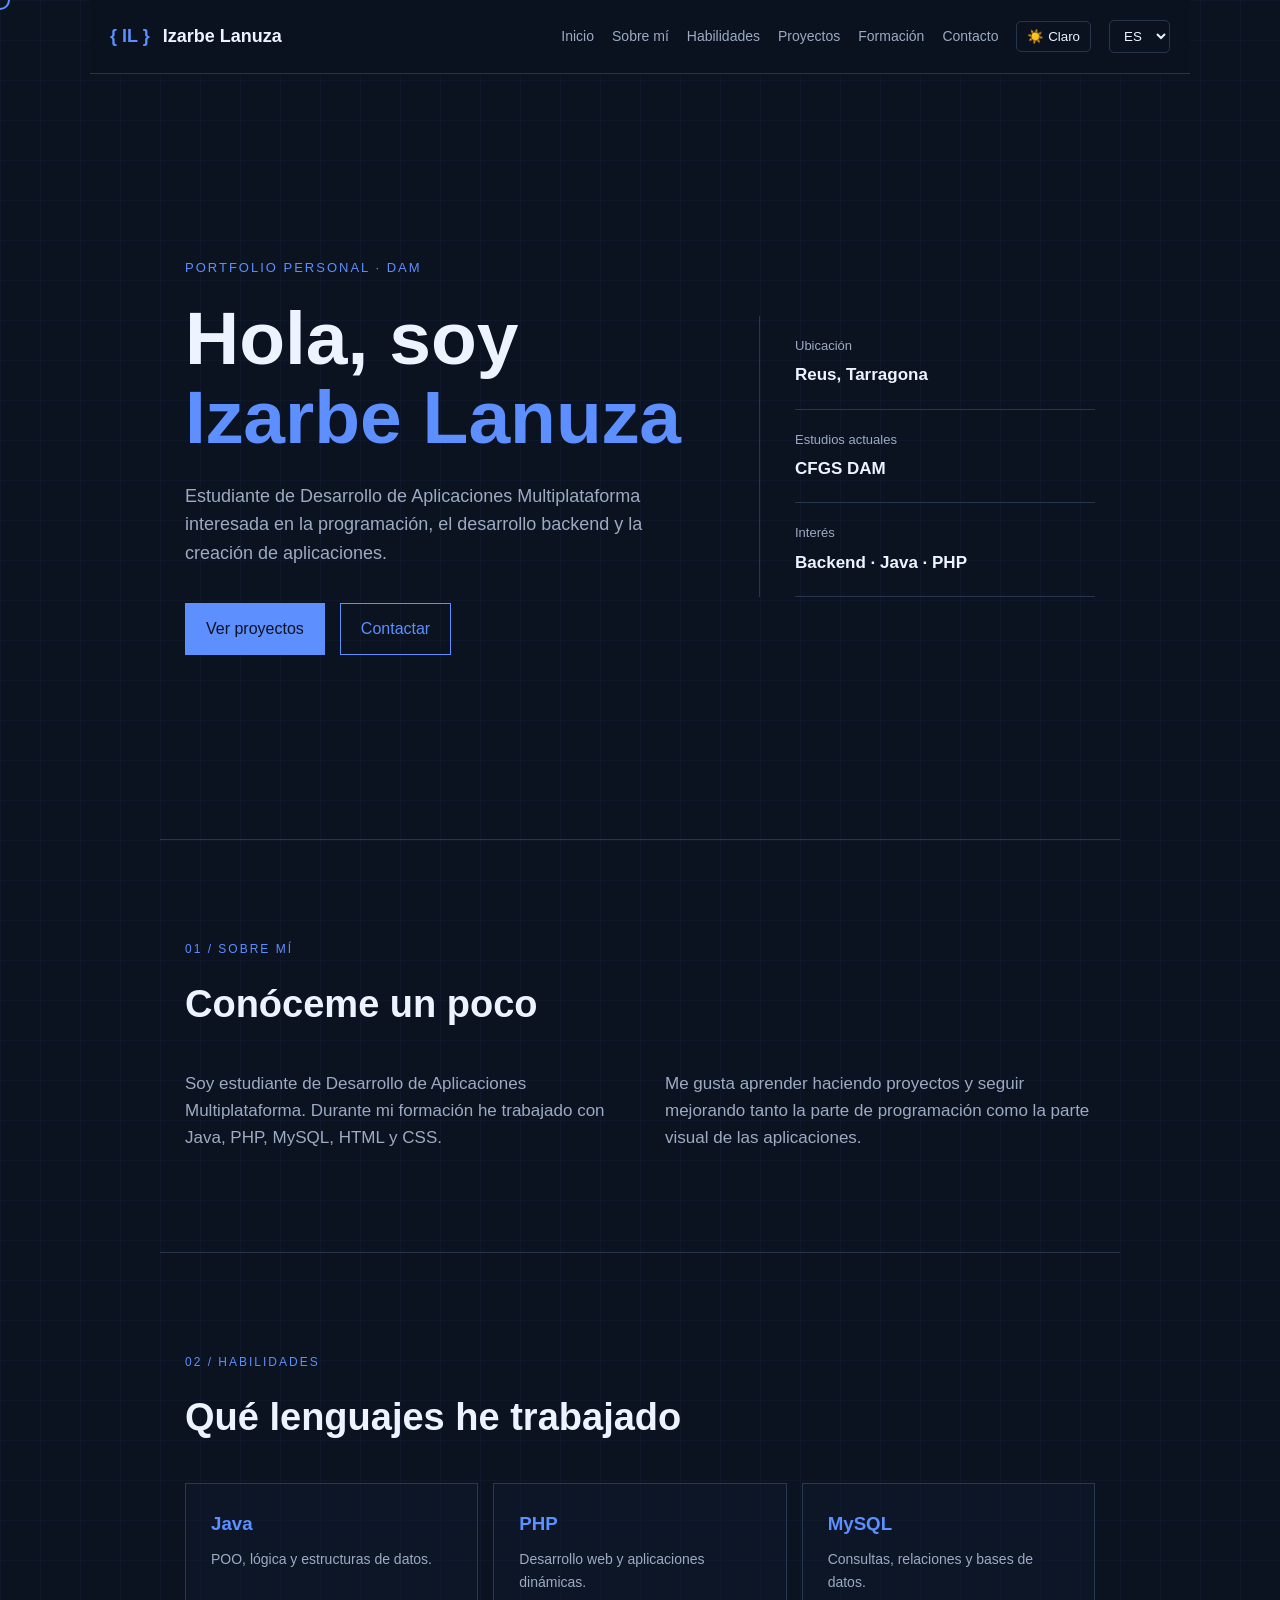
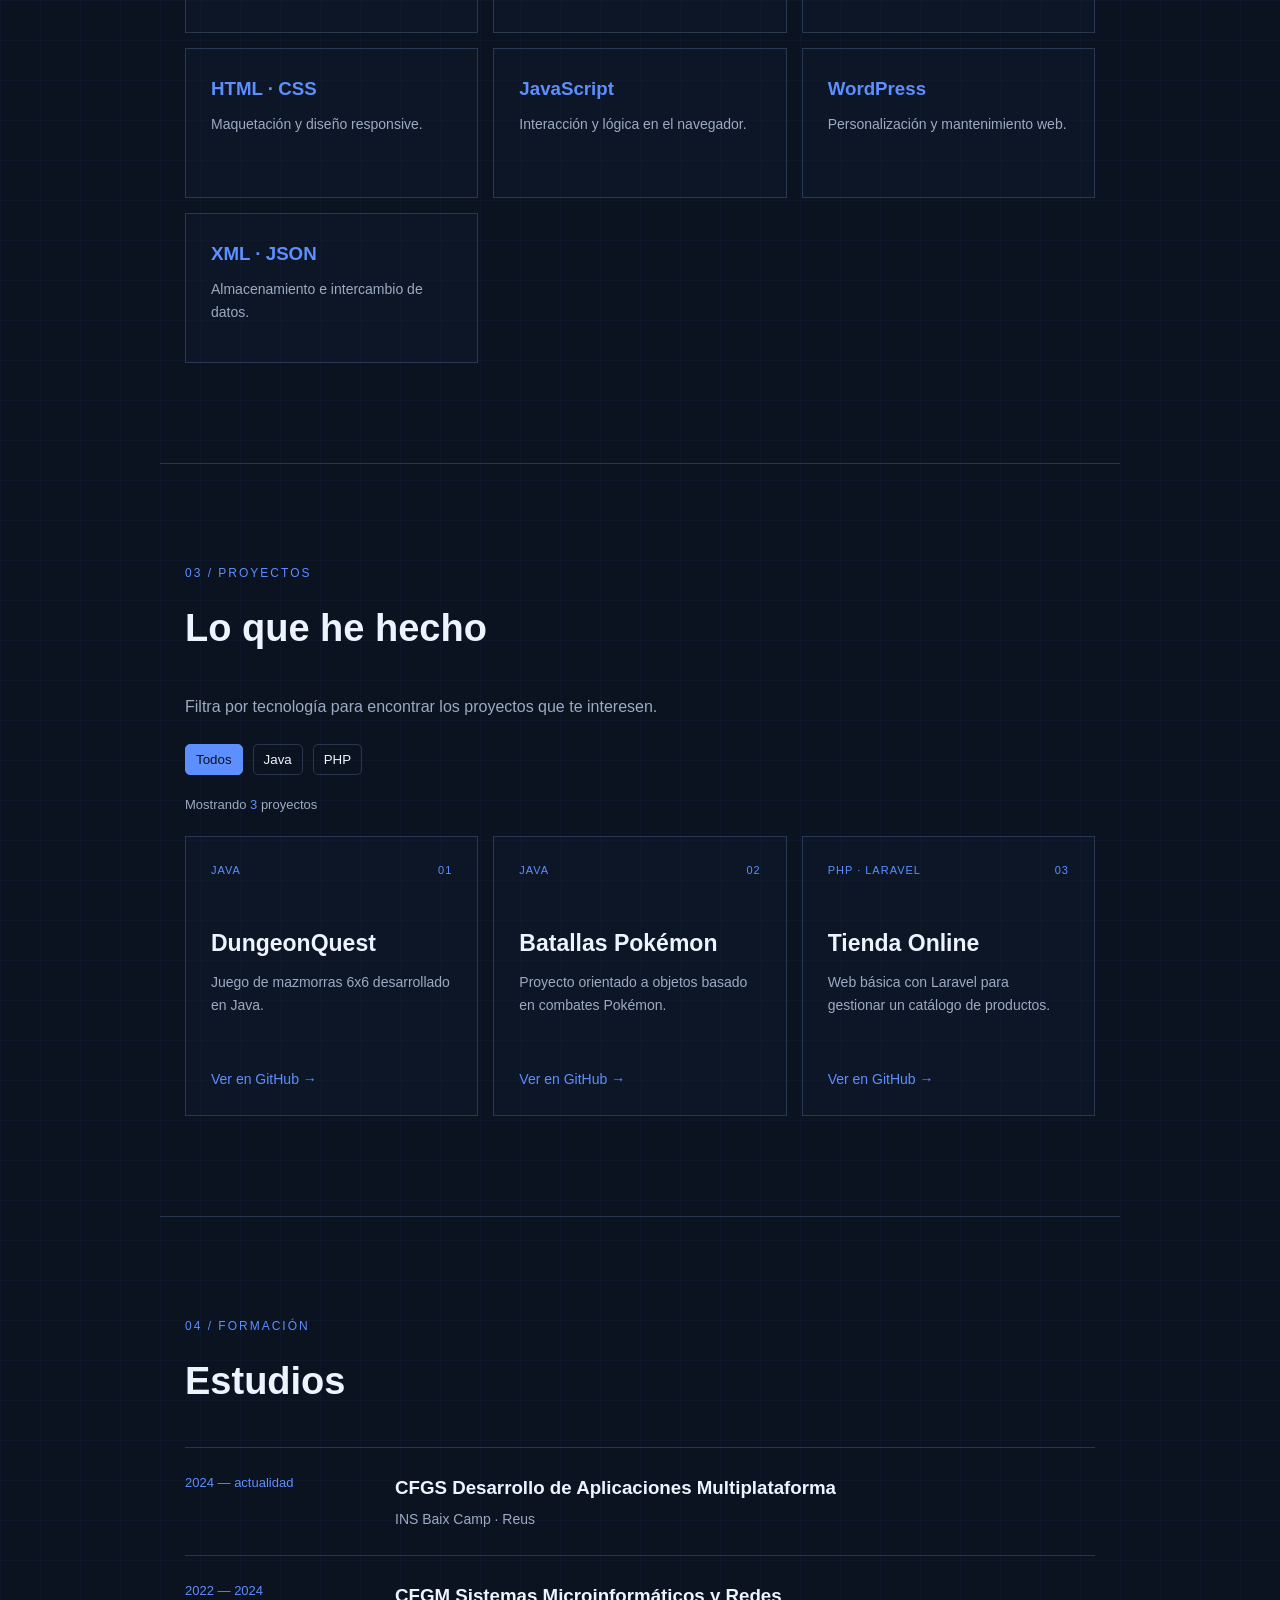
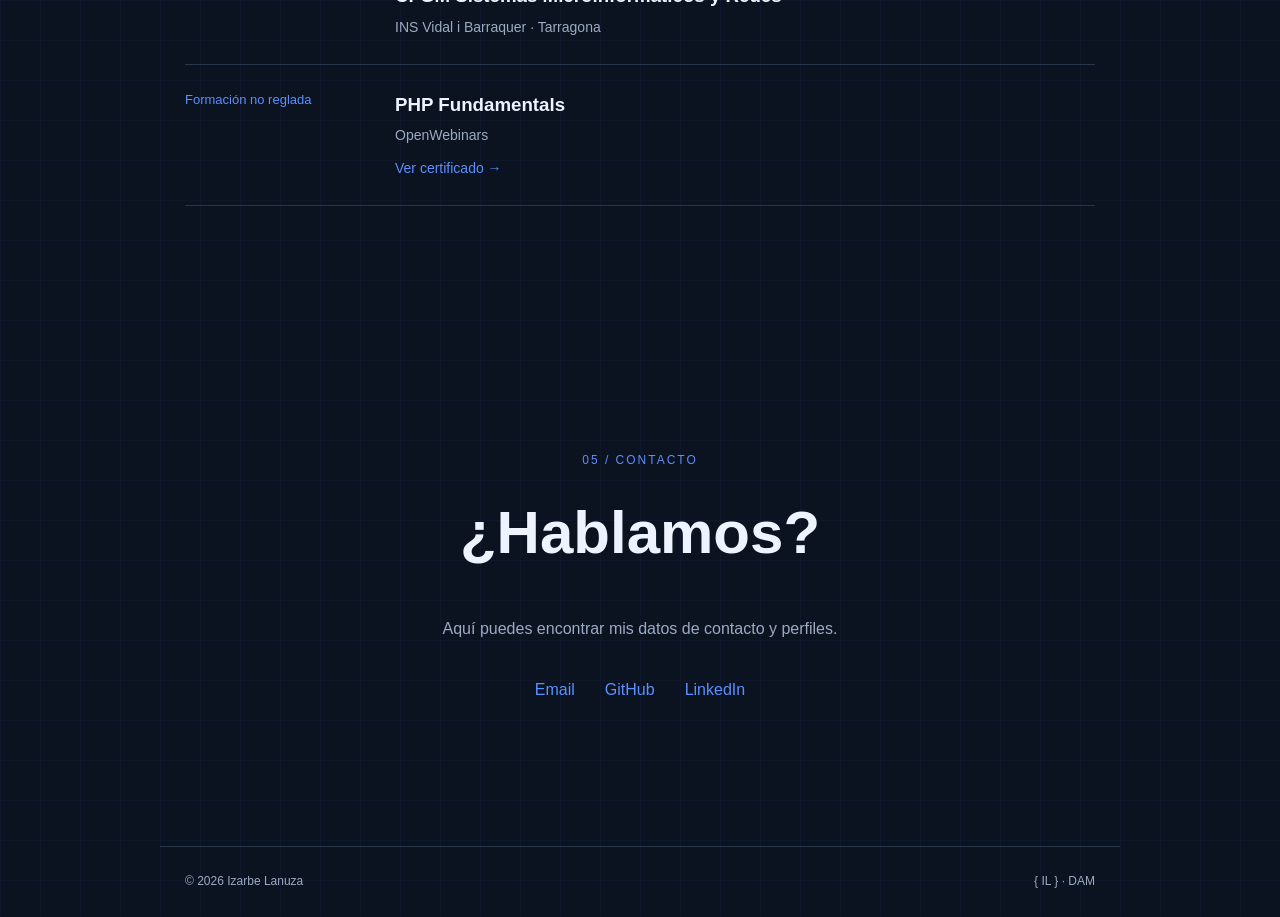
==== index.html @ 408566e7 "Fix HTML encoding issues in index.html" ====
<!DOCTYPE html>
<html lang="es">
<head>
  <meta charset="UTF-8">
  <meta name="viewport" content="width=device-width, initial-scale=1.0">
  <meta name="description" content="Portfolio personal de Izarbe Lanuza">
  <title>Izarbe Lanuza · Portfolio</title>

  <link rel="stylesheet" href="style.css">
  <link rel="icon" href="img/logo.png">
</head>

<body>

  <div class="cursor"></div>

  <header class="cabecera">
    <a class="marca" href="#inicio">
      <span>{ IL }</span>
      Izarbe Lanuza
    </a>

    <nav class="navegacion" aria-label="Navegación principal">
      <a href="#inicio">Inicio</a>
      <a href="#sobre-mi">Sobre mí</a>
      <a href="#habilidades">Habilidades</a>
      <a href="#proyectos">Proyectos</a>
      <a href="#formacion">Formación</a>
      <a href="#contacto">Contacto</a>

      <button id="boton-tema" type="button">
        ☀️ Claro
      </button>

      <select id="selector-idioma" aria-label="Seleccionar idioma">
        <option value="index.html" selected>ES</option>
        <option value="index-ca.html">CA</option>
        <option value="index-en.html">EN</option>
      </select>
    </nav>
  </header>


  <main>

    <!-- INICIO -->
    <section id="inicio" class="contenedor-seccion hero">

      <div class="hero-texto">
        <p class="etiqueta">PORTFOLIO PERSONAL · DAM</p>

        <h1>
          Hola, soy<br>
          <span>Izarbe Lanuza</span>
        </h1>

        <p class="descripcion">
          Estudiante de Desarrollo de Aplicaciones Multiplataforma
          interesada en la programación, el desarrollo backend
          y la creación de aplicaciones.
        </p>

        <div class="hero-botones">
          <a class="boton" href="#proyectos">Ver proyectos</a>
          <a class="boton-secundario" href="#contacto">Contactar</a>
        </div>
      </div>

      <div class="hero-info">

        <div class="info-item">
          <span>Ubicación</span>
          <strong>Reus, Tarragona</strong>
        </div>

        <div class="info-item">
          <span>Estudios actuales</span>
          <strong>CFGS DAM</strong>
        </div>

        <div class="info-item">
          <span>Interés</span>
          <strong>Backend · Java · PHP</strong>
        </div>

      </div>

    </section>


    <!-- SOBRE MI -->
    <section id="sobre-mi" class="contenedor-seccion bloque-seccion">

      <p class="numero">01 / SOBRE MÍ</p>

      <h2>Conóceme un poco</h2>

      <div class="texto-dos-columnas">

        <p>
          Soy estudiante de Desarrollo de Aplicaciones Multiplataforma.
          Durante mi formación he trabajado con Java, PHP, MySQL,
          HTML y CSS.
        </p>

        <p>
          Me gusta aprender haciendo proyectos y seguir mejorando
          tanto la parte de programación como la parte visual
          de las aplicaciones.
        </p>

      </div>

    </section>


    <!-- HABILIDADES -->
    <section id="habilidades" class="contenedor-seccion bloque-seccion">

      <p class="numero">02 / HABILIDADES</p>

      <h2>Qué lenguajes he trabajado</h2>

      <div class="habilidades-grid">

        <article class="tarjeta-habilidad">
          <h3>Java</h3>
          <p>POO, lógica y estructuras de datos.</p>
        </article>

        <article class="tarjeta-habilidad">
          <h3>PHP</h3>
          <p>Desarrollo web y aplicaciones dinámicas.</p>
        </article>

        <article class="tarjeta-habilidad">
          <h3>MySQL</h3>
          <p>Consultas, relaciones y bases de datos.</p>
        </article>

        <article class="tarjeta-habilidad">
          <h3>HTML · CSS</h3>
          <p>Maquetación y diseño responsive.</p>
        </article>

        <article class="tarjeta-habilidad">
          <h3>JavaScript</h3>
          <p>Interacción y lógica en el navegador.</p>
        </article>

        <article class="tarjeta-habilidad">
          <h3>WordPress</h3>
          <p>Personalización y mantenimiento web.</p>
        </article>

        <article class="tarjeta-habilidad">
          <h3>XML · JSON</h3>
          <p>Almacenamiento e intercambio de datos.</p>
        </article>

      </div>

    </section>


    <!-- PROYECTOS -->
    <section id="proyectos" class="contenedor-seccion bloque-seccion">

      <p class="numero">03 / PROYECTOS</p>

      <h2>Lo que he hecho</h2>

      <p class="texto-seccion">
        Filtra por tecnología para encontrar los proyectos que te interesen.
      </p>

      <div class="filtros">
        <button class="activo" data-filtro="todos" aria-pressed="true">
          Todos
        </button>

        <button data-filtro="java" aria-pressed="false">
          Java
        </button>

        <button data-filtro="php" aria-pressed="false">
          PHP
        </button>
      </div>

      <p class="contador">
        Mostrando <span id="cantidad-proyectos">3</span> proyectos
      </p>


      <div class="proyectos-grid">

        <article class="tarjeta-proyecto" data-categoria="java">

          <div class="proyecto-top">
            <span>JAVA</span>
            <span>01</span>
          </div>

          <h3>DungeonQuest</h3>

          <p>
            Juego de mazmorras 6x6 desarrollado en Java.
          </p>

          <a
            href="https://github.com/TheIza/DungeonQuest-Proyecto-AEA2"
            target="_blank"
            rel="noopener noreferrer"
          >
            Ver en GitHub →
          </a>

        </article>


        <article class="tarjeta-proyecto" data-categoria="java">

          <div class="proyecto-top">
            <span>JAVA</span>
            <span>02</span>
          </div>

          <h3>Batallas Pokémon</h3>

          <p>
            Proyecto orientado a objetos basado en combates Pokémon.
          </p>

          <a
            href="https://github.com/TheIza/PokMonPOO"
            target="_blank"
            rel="noopener noreferrer"
          >
            Ver en GitHub →
          </a>

        </article>


        <article class="tarjeta-proyecto" data-categoria="php">

          <div class="proyecto-top">
            <span>PHP · LARAVEL</span>
            <span>03</span>
          </div>

          <h3>Tienda Online</h3>

          <p>
            Web básica con Laravel para gestionar un catálogo
            de productos.
          </p>

          <a
            href="https://github.com/TheIza/LetsPlay_laravel_AEA5_APIs"
            target="_blank"
            rel="noopener noreferrer"
          >
            Ver en GitHub →
          </a>

        </article>

      </div>

    </section>


    <!-- FORMACION -->
    <section id="formacion" class="contenedor-seccion bloque-seccion">

      <p class="numero">04 / FORMACIÓN</p>

      <h2>Estudios</h2>

      <div class="formacion-lista">

        <article class="formacion-item">
          <span>2024 — actualidad</span>

          <div>
            <h3>CFGS Desarrollo de Aplicaciones Multiplataforma</h3>
            <p>INS Baix Camp · Reus</p>
          </div>
        </article>


        <article class="formacion-item">
          <span>2022 — 2024</span>

          <div>
            <h3>CFGM Sistemas Microinformáticos y Redes</h3>
            <p>INS Vidal i Barraquer · Tarragona</p>
          </div>
        </article>


        <article class="formacion-item">
          <span>Formación no reglada</span>

          <div>
            <h3>PHP Fundamentals</h3>
            <p>OpenWebinars</p>

            <a
              href="https://openwebinars.net/cert/v8Ip"
              target="_blank"
              rel="noopener noreferrer"
            >
              Ver certificado →
            </a>
          </div>
        </article>

      </div>

    </section>


    <!-- CONTACTO -->
    <section id="contacto" class="contenedor-seccion contacto">

      <p class="numero">05 / CONTACTO</p>

      <h2>¿Hablamos?</h2>

      <p>
        Aquí puedes encontrar mis datos de contacto y perfiles.
      </p>

      <div class="contacto-enlaces">

        <a href="mailto:izarbelanuza06@gmail.com">
          Email
        </a>

        <a
          href="https://github.com/TheIza"
          target="_blank"
          rel="noopener noreferrer"
        >
          GitHub
        </a>

        <a
          href="https://www.linkedin.com/in/izarbe-lanuza-555a0925a/"
          target="_blank"
          rel="noopener noreferrer"
        >
          LinkedIn
        </a>

      </div>

    </section>

  </main>


  <footer>
    <p>© 2026 Izarbe Lanuza</p>
    <p>{ IL } · DAM</p>
  </footer>


  <script src="script.js"></script>

</body>
</html>
---- style.css ----
:root {
  --negro: #0b1220;
  --negro-gris: #131f33;
  --texto: #edf4ff;
  --blanco-azul: #9cabc2;
  --gris: rgba(127, 158, 209, 0.25);
  --azul: #5d8fff;
  --maximo: 960px;
}

* {
  box-sizing: border-box;
  margin: 0;
  padding: 0;
  cursor: none !important;
}

html {
  scroll-behavior: smooth;
}

body {
  background-color: var(--negro);
  color: var(--texto);
  font-family: Arial, sans-serif;
  line-height: 1.6;

  background-image:
    linear-gradient(rgba(93, 143, 255, 0.04) 1px, transparent 1px),
    linear-gradient(90deg, rgba(93, 143, 255, 0.04) 1px, transparent 1px);

  background-size: 40px 40px;

  transition:
    background-color 0.3s ease,
    color 0.3s ease;
}


/* CURSOR */

.cursor {
  position: fixed;
  width: 20px;
  height: 20px;

  border: 2px solid var(--azul);
  border-radius: 50%;

  pointer-events: none;
  transform: translate(-50%, -50%);

  z-index: 9999;

  transition:
    width 0.2s ease,
    height 0.2s ease,
    background-color 0.2s ease;
}

.cursor.grande {
  width: 45px;
  height: 45px;
  background-color: rgba(93, 143, 255, 0.15);
}


/* CABECERA */

.cabecera {
  position: sticky;
  top: 0;
  z-index: 1000;

  max-width: 1100px;
  margin: 0 auto;

  padding: 20px;

  display: flex;
  justify-content: space-between;
  align-items: center;

  background: rgba(11, 18, 32, 0.9);
  backdrop-filter: blur(10px);

  border-bottom: 1px solid var(--gris);
}

.marca {
  color: var(--texto);
  text-decoration: none;
  font-weight: bold;
  font-size: 18px;
}

.marca span {
  color: var(--azul);
  margin-right: 8px;
}

.navegacion {
  display: flex;
  align-items: center;
  gap: 18px;
}

.navegacion a {
  color: var(--blanco-azul);
  text-decoration: none;
  font-size: 14px;

  transition: color 0.2s ease;
}

.navegacion a:hover {
  color: var(--azul);
}

button,
select {
  background: transparent;
  color: var(--texto);
  border: 1px solid var(--gris);

  padding: 7px 10px;
  border-radius: 5px;

  font-family: inherit;
}

button:hover,
select:hover {
  border-color: var(--azul);
}

select option {
  background: var(--negro);
  color: var(--texto);
}


/* GENERAL */

.contenedor-seccion {
  max-width: var(--maximo);
  margin: 0 auto;
  padding: 100px 25px;
}

.bloque-seccion {
  border-top: 1px solid var(--gris);
}

.numero {
  color: var(--azul);
  font-size: 12px;
  letter-spacing: 2px;
  margin-bottom: 15px;
}

h2 {
  font-size: 38px;
  margin-bottom: 35px;
}

h3 {
  color: var(--texto);
}

a {
  transition: 0.2s ease;
}


/* HERO */

.hero {
  min-height: 85vh;

  display: grid;
  grid-template-columns: 1.5fr 1fr;
  align-items: center;

  gap: 70px;
}

.etiqueta {
  color: var(--azul);
  font-size: 13px;
  letter-spacing: 2px;
  margin-bottom: 20px;
}

.hero h1 {
  font-size: clamp(45px, 7vw, 75px);
  line-height: 1.05;
  margin-bottom: 25px;
}

.hero h1 span {
  color: var(--azul);
}

.descripcion {
  max-width: 600px;
  color: var(--blanco-azul);
  font-size: 18px;
}

.hero-botones {
  display: flex;
  gap: 15px;
  margin-top: 35px;
}

.boton,
.boton-secundario {
  text-decoration: none;
  padding: 12px 20px;
  border: 1px solid var(--azul);
}

.boton {
  color: var(--negro);
  background: var(--azul);
}

.boton-secundario {
  color: var(--azul);
}

.boton:hover {
  background: transparent;
  color: var(--azul);
}

.boton-secundario:hover {
  background: var(--azul);
  color: var(--negro);
}

.hero-info {
  border-left: 1px solid var(--gris);
  padding-left: 35px;
}

.info-item {
  padding: 20px 0;
  border-bottom: 1px solid var(--gris);
}

.info-item span {
  display: block;
  color: var(--blanco-azul);
  font-size: 13px;
  margin-bottom: 5px;
}

.info-item strong {
  font-size: 17px;
}


/* SOBRE MI */

.texto-dos-columnas {
  display: grid;
  grid-template-columns: 1fr 1fr;
  gap: 50px;

  color: var(--blanco-azul);
  font-size: 17px;
}


/* HABILIDADES */

.habilidades-grid {
  display: grid;
  grid-template-columns: repeat(3, 1fr);
  gap: 15px;
}

.tarjeta-habilidad {
  border: 1px solid var(--gris);
  padding: 25px;

  min-height: 150px;

  background: rgba(19, 31, 51, 0.35);

  transition:
    transform 0.2s ease,
    border-color 0.2s ease;
}

.tarjeta-habilidad:hover {
  transform: translateY(-4px);
  border-color: var(--azul);
}

.tarjeta-habilidad h3 {
  color: var(--azul);
  margin-bottom: 10px;
}

.tarjeta-habilidad p {
  color: var(--blanco-azul);
  font-size: 14px;
}


/* PROYECTOS */

.texto-seccion {
  color: var(--blanco-azul);
}

.filtros {
  display: flex;
  gap: 10px;
  margin-top: 25px;
}

.filtros button.activo {
  background: var(--azul);
  color: var(--negro);
  border-color: var(--azul);
}

.contador {
  color: var(--blanco-azul);
  font-size: 13px;
  margin: 20px 0;
}

.contador span {
  color: var(--azul);
}

.proyectos-grid {
  display: grid;
  grid-template-columns: repeat(3, 1fr);
  gap: 15px;
}

.tarjeta-proyecto {
  border: 1px solid var(--gris);
  padding: 25px;

  min-height: 280px;

  display: flex;
  flex-direction: column;

  background: rgba(19, 31, 51, 0.35);

  transition:
    transform 0.2s ease,
    border-color 0.2s ease;
}

.tarjeta-proyecto:hover {
  transform: translateY(-5px);
  border-color: var(--azul);
}

.tarjeta-proyecto.oculto {
  display: none;
}

.proyecto-top {
  display: flex;
  justify-content: space-between;

  color: var(--azul);
  font-size: 11px;
  letter-spacing: 1px;

  margin-bottom: 45px;
}

.tarjeta-proyecto h3 {
  font-size: 23px;
  margin-bottom: 10px;
}

.tarjeta-proyecto p {
  color: var(--blanco-azul);
  font-size: 14px;
  flex: 1;
}

.tarjeta-proyecto a {
  color: var(--azul);
  text-decoration: none;
  margin-top: 20px;
  font-size: 14px;
}


/* FORMACION */

.formacion-lista {
  border-top: 1px solid var(--gris);
}

.formacion-item {
  display: grid;
  grid-template-columns: 180px 1fr;

  gap: 30px;

  padding: 25px 0;

  border-bottom: 1px solid var(--gris);
}

.formacion-item > span {
  color: var(--azul);
  font-size: 13px;
}

.formacion-item h3 {
  margin-bottom: 5px;
}

.formacion-item p {
  color: var(--blanco-azul);
  font-size: 14px;
}

.formacion-item a {
  display: inline-block;
  margin-top: 10px;

  color: var(--azul);
  text-decoration: none;
  font-size: 14px;
}


/* CONTACTO */

.contacto {
  text-align: center;
  min-height: 60vh;

  display: flex;
  flex-direction: column;
  justify-content: center;
  align-items: center;
}

.contacto h2 {
  font-size: 60px;
}

.contacto > p:not(.numero) {
  color: var(--blanco-azul);
}

.contacto-enlaces {
  display: flex;
  gap: 30px;
  margin-top: 35px;
}

.contacto-enlaces a {
  color: var(--azul);
  text-decoration: none;
}

.contacto-enlaces a:hover {
  text-decoration: underline;
}


/* FOOTER */

footer {
  max-width: var(--maximo);
  margin: 0 auto;

  padding: 25px;

  border-top: 1px solid var(--gris);

  display: flex;
  justify-content: space-between;

  color: var(--blanco-azul);
  font-size: 12px;
}


/* TEMA CLARO */

body.tema-claro {
  --negro: #eef3fa;
  --negro-gris: #ffffff;
  --texto: #172235;
  --blanco-azul: #53647c;
  --gris: rgba(23, 34, 53, 0.18);
  --azul: #315fd3;

  background-image:
    linear-gradient(rgba(49, 95, 211, 0.05) 1px, transparent 1px),
    linear-gradient(90deg, rgba(49, 95, 211, 0.05) 1px, transparent 1px);
}

body.tema-claro .cabecera {
  background: rgba(238, 243, 250, 0.9);
}


/* RESPONSIVE */

@media (max-width: 850px) {

  .cabecera {
    flex-direction: column;
    gap: 15px;
  }

  .navegacion {
    flex-wrap: wrap;
    justify-content: center;
  }

  .hero {
    grid-template-columns: 1fr;
    gap: 40px;
  }

  .hero-info {
    border-left: none;
    border-top: 1px solid var(--gris);
    padding-left: 0;
  }

  .habilidades-grid,
  .proyectos-grid {
    grid-template-columns: 1fr 1fr;
  }

}


@media (max-width: 600px) {

  .contenedor-seccion {
    padding: 70px 20px;
  }

  h2 {
    font-size: 30px;
  }

  .hero h1 {
    font-size: 48px;
  }

  .texto-dos-columnas {
    grid-template-columns: 1fr;
    gap: 20px;
  }

  .habilidades-grid,
  .proyectos-grid {
    grid-template-columns: 1fr;
  }

  .formacion-item {
    grid-template-columns: 1fr;
    gap: 5px;
  }

  .contacto h2 {
    font-size: 45px;
  }

  .contacto-enlaces {
    flex-direction: column;
    gap: 15px;
  }

  footer {
    flex-direction: column;
    gap: 5px;
  }

}
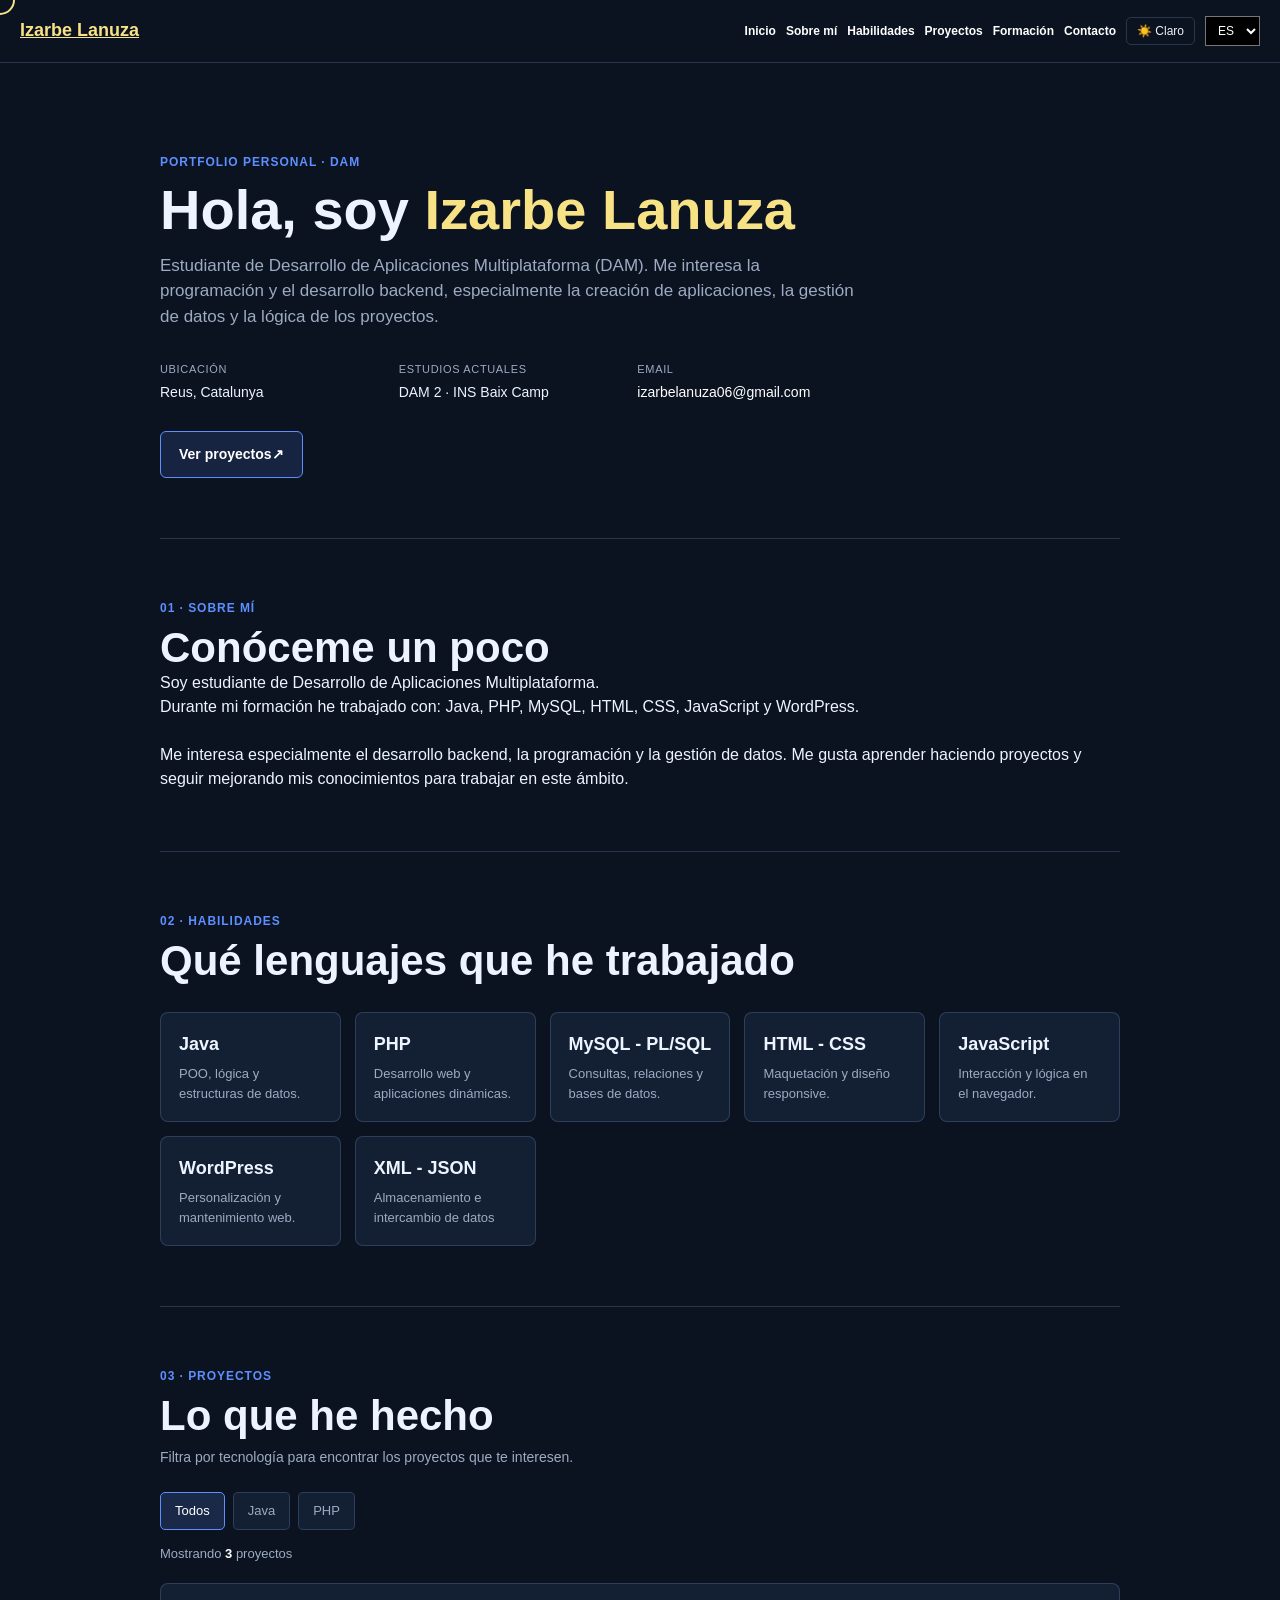
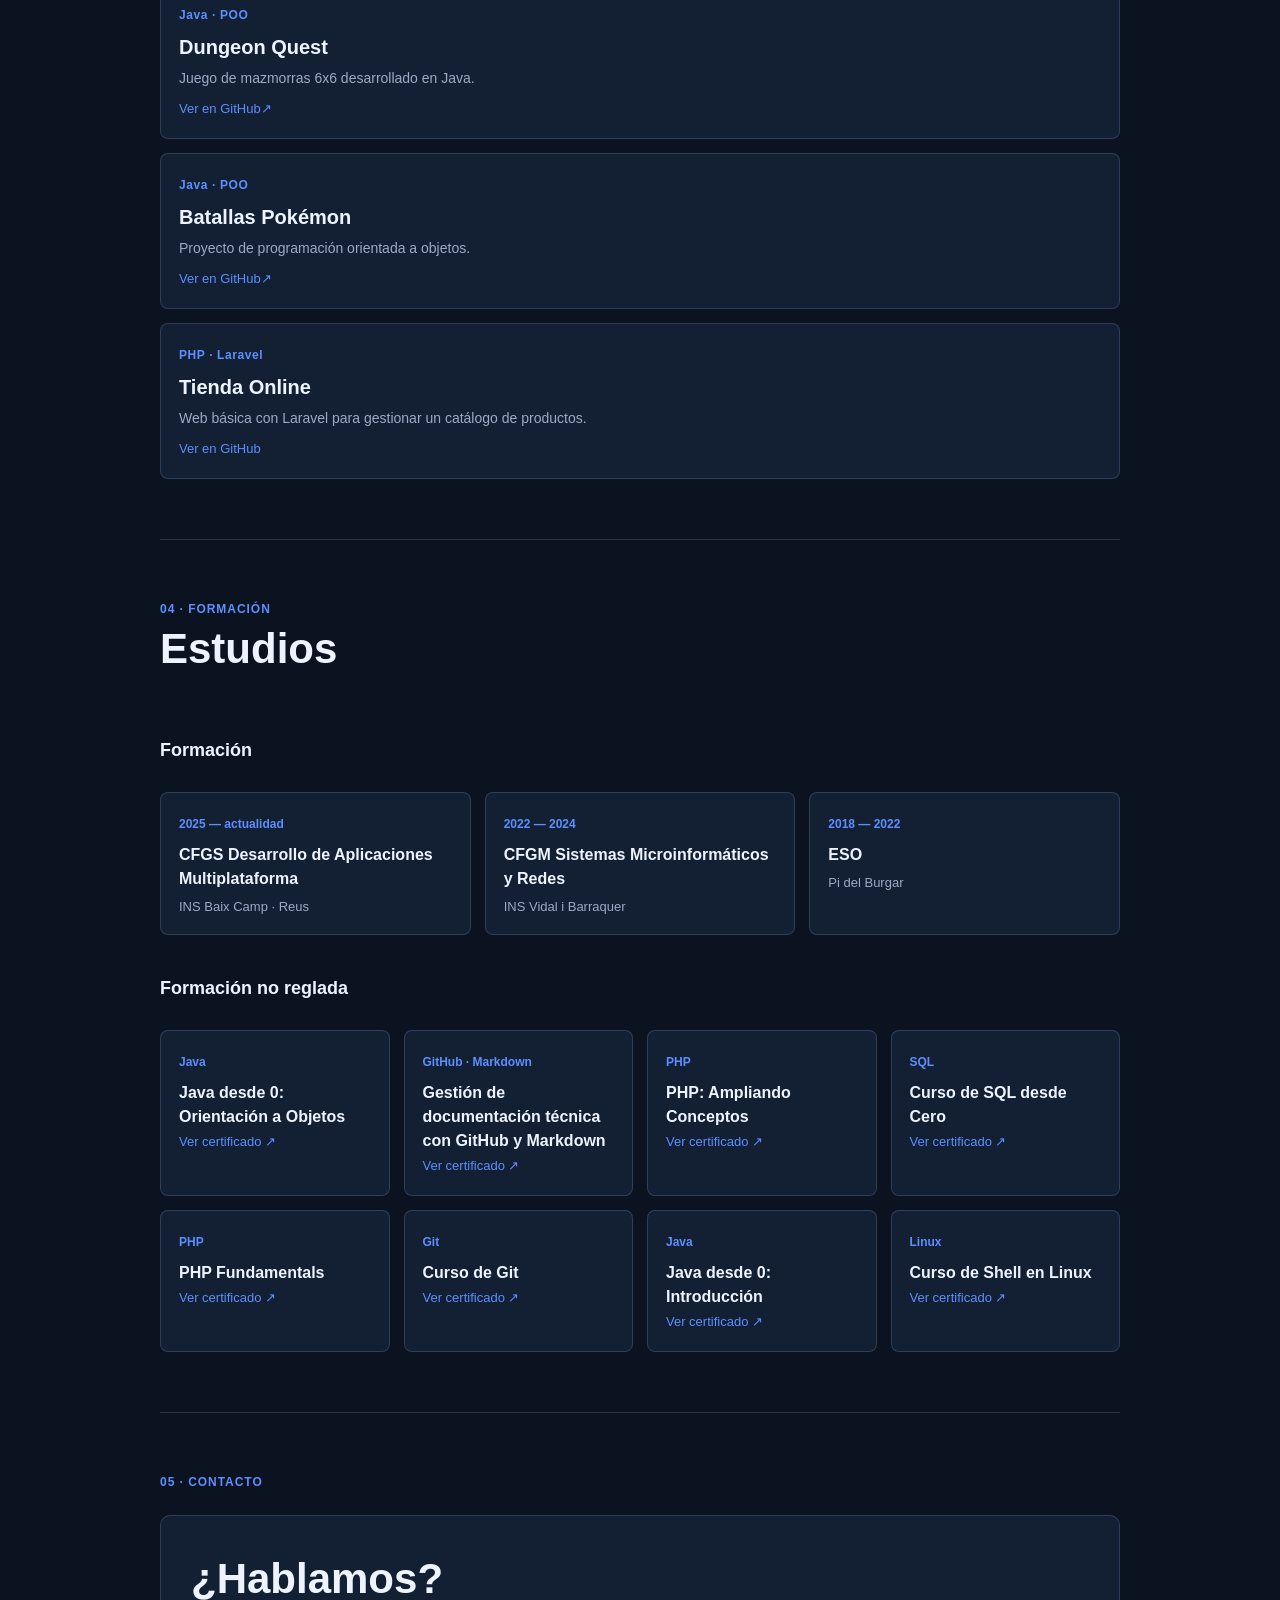
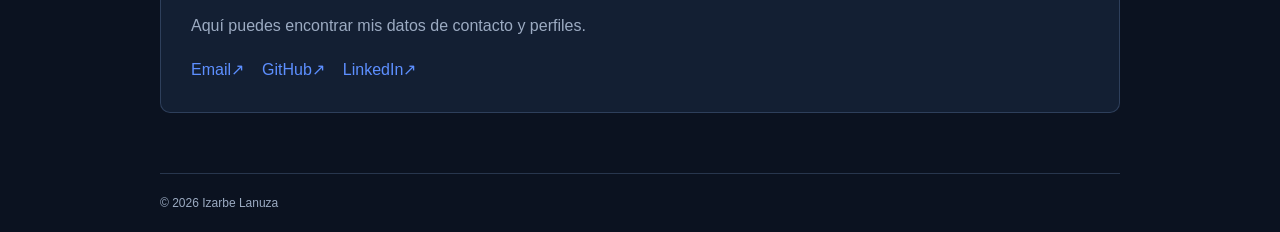
==== commit 5ae5f1d7: "Add files via upload" ====
--- a/index.html
+++ b/index.html
@@ -1,375 +1,331 @@
-<!DOCTYPE html>
-<html lang="es">
-<head>
-  <meta charset="UTF-8">
-  <meta name="viewport" content="width=device-width, initial-scale=1.0">
-  <meta name="description" content="Portfolio personal de Izarbe Lanuza">
-  <title>Izarbe Lanuza · Portfolio</title>
-
-  <link rel="stylesheet" href="style.css">
-  <link rel="icon" href="img/logo.png">
-</head>
-
-<body>
-
-  <div class="cursor"></div>
-
-  <header class="cabecera">
-    <a class="marca" href="#inicio">
-      <span>{ IL }</span>
-      Izarbe Lanuza
-    </a>
-
-    <nav class="navegacion" aria-label="Navegación principal">
-      <a href="#inicio">Inicio</a>
-      <a href="#sobre-mi">Sobre mí</a>
-      <a href="#habilidades">Habilidades</a>
-      <a href="#proyectos">Proyectos</a>
-      <a href="#formacion">Formación</a>
-      <a href="#contacto">Contacto</a>
-
-      <button id="boton-tema" type="button">
-        ☀️ Claro
-      </button>
-
-      <select id="selector-idioma" aria-label="Seleccionar idioma">
-        <option value="index.html" selected>ES</option>
-        <option value="index-ca.html">CA</option>
-        <option value="index-en.html">EN</option>
-      </select>
-    </nav>
-  </header>
-
-
-  <main>
-
-    <!-- INICIO -->
-    <section id="inicio" class="contenedor-seccion hero">
-
-      <div class="hero-texto">
-        <p class="etiqueta">PORTFOLIO PERSONAL · DAM</p>
-
-        <h1>
-          Hola, soy<br>
-          <span>Izarbe Lanuza</span>
-        </h1>
-
-        <p class="descripcion">
-          Estudiante de Desarrollo de Aplicaciones Multiplataforma
-          interesada en la programación, el desarrollo backend
-          y la creación de aplicaciones.
-        </p>
-
-        <div class="hero-botones">
-          <a class="boton" href="#proyectos">Ver proyectos</a>
-          <a class="boton-secundario" href="#contacto">Contactar</a>
-        </div>
-      </div>
-
-      <div class="hero-info">
-
-        <div class="info-item">
-          <span>Ubicación</span>
-          <strong>Reus, Tarragona</strong>
-        </div>
-
-        <div class="info-item">
-          <span>Estudios actuales</span>
-          <strong>CFGS DAM</strong>
-        </div>
-
-        <div class="info-item">
-          <span>Interés</span>
-          <strong>Backend · Java · PHP</strong>
-        </div>
-
-      </div>
-
-    </section>
-
-
-    <!-- SOBRE MI -->
-    <section id="sobre-mi" class="contenedor-seccion bloque-seccion">
-
-      <p class="numero">01 / SOBRE MÍ</p>
-
-      <h2>Conóceme un poco</h2>
-
-      <div class="texto-dos-columnas">
-
-        <p>
-          Soy estudiante de Desarrollo de Aplicaciones Multiplataforma.
-          Durante mi formación he trabajado con Java, PHP, MySQL,
-          HTML y CSS.
-        </p>
-
-        <p>
-          Me gusta aprender haciendo proyectos y seguir mejorando
-          tanto la parte de programación como la parte visual
-          de las aplicaciones.
-        </p>
-
-      </div>
-
-    </section>
-
-
-    <!-- HABILIDADES -->
-    <section id="habilidades" class="contenedor-seccion bloque-seccion">
-
-      <p class="numero">02 / HABILIDADES</p>
-
-      <h2>Qué lenguajes he trabajado</h2>
-
-      <div class="habilidades-grid">
-
-        <article class="tarjeta-habilidad">
-          <h3>Java</h3>
-          <p>POO, lógica y estructuras de datos.</p>
-        </article>
-
-        <article class="tarjeta-habilidad">
-          <h3>PHP</h3>
-          <p>Desarrollo web y aplicaciones dinámicas.</p>
-        </article>
-
-        <article class="tarjeta-habilidad">
-          <h3>MySQL</h3>
-          <p>Consultas, relaciones y bases de datos.</p>
-        </article>
-
-        <article class="tarjeta-habilidad">
-          <h3>HTML · CSS</h3>
-          <p>Maquetación y diseño responsive.</p>
-        </article>
-
-        <article class="tarjeta-habilidad">
-          <h3>JavaScript</h3>
-          <p>Interacción y lógica en el navegador.</p>
-        </article>
-
-        <article class="tarjeta-habilidad">
-          <h3>WordPress</h3>
-          <p>Personalización y mantenimiento web.</p>
-        </article>
-
-        <article class="tarjeta-habilidad">
-          <h3>XML · JSON</h3>
-          <p>Almacenamiento e intercambio de datos.</p>
-        </article>
-
-      </div>
-
-    </section>
-
-
-    <!-- PROYECTOS -->
-    <section id="proyectos" class="contenedor-seccion bloque-seccion">
-
-      <p class="numero">03 / PROYECTOS</p>
-
-      <h2>Lo que he hecho</h2>
-
-      <p class="texto-seccion">
-        Filtra por tecnología para encontrar los proyectos que te interesen.
-      </p>
-
-      <div class="filtros">
-        <button class="activo" data-filtro="todos" aria-pressed="true">
-          Todos
-        </button>
-
-        <button data-filtro="java" aria-pressed="false">
-          Java
-        </button>
-
-        <button data-filtro="php" aria-pressed="false">
-          PHP
-        </button>
-      </div>
-
-      <p class="contador">
-        Mostrando <span id="cantidad-proyectos">3</span> proyectos
-      </p>
-
-
-      <div class="proyectos-grid">
-
-        <article class="tarjeta-proyecto" data-categoria="java">
-
-          <div class="proyecto-top">
-            <span>JAVA</span>
-            <span>01</span>
-          </div>
-
-          <h3>DungeonQuest</h3>
-
-          <p>
-            Juego de mazmorras 6x6 desarrollado en Java.
-          </p>
-
-          <a
-            href="https://github.com/TheIza/DungeonQuest-Proyecto-AEA2"
-            target="_blank"
-            rel="noopener noreferrer"
-          >
-            Ver en GitHub →
-          </a>
-
-        </article>
-
-
-        <article class="tarjeta-proyecto" data-categoria="java">
-
-          <div class="proyecto-top">
-            <span>JAVA</span>
-            <span>02</span>
-          </div>
-
-          <h3>Batallas Pokémon</h3>
-
-          <p>
-            Proyecto orientado a objetos basado en combates Pokémon.
-          </p>
-
-          <a
-            href="https://github.com/TheIza/PokMonPOO"
-            target="_blank"
-            rel="noopener noreferrer"
-          >
-            Ver en GitHub →
-          </a>
-
-        </article>
-
-
-        <article class="tarjeta-proyecto" data-categoria="php">
-
-          <div class="proyecto-top">
-            <span>PHP · LARAVEL</span>
-            <span>03</span>
-          </div>
-
-          <h3>Tienda Online</h3>
-
-          <p>
-            Web básica con Laravel para gestionar un catálogo
-            de productos.
-          </p>
-
-          <a
-            href="https://github.com/TheIza/LetsPlay_laravel_AEA5_APIs"
-            target="_blank"
-            rel="noopener noreferrer"
-          >
-            Ver en GitHub →
-          </a>
-
-        </article>
-
-      </div>
-
-    </section>
-
-
-    <!-- FORMACION -->
-    <section id="formacion" class="contenedor-seccion bloque-seccion">
-
-      <p class="numero">04 / FORMACIÓN</p>
-
-      <h2>Estudios</h2>
-
-      <div class="formacion-lista">
-
-        <article class="formacion-item">
-          <span>2024 — actualidad</span>
-
-          <div>
-            <h3>CFGS Desarrollo de Aplicaciones Multiplataforma</h3>
-            <p>INS Baix Camp · Reus</p>
-          </div>
-        </article>
-
-
-        <article class="formacion-item">
-          <span>2022 — 2024</span>
-
-          <div>
-            <h3>CFGM Sistemas Microinformáticos y Redes</h3>
-            <p>INS Vidal i Barraquer · Tarragona</p>
-          </div>
-        </article>
-
-
-        <article class="formacion-item">
-          <span>Formación no reglada</span>
-
-          <div>
-            <h3>PHP Fundamentals</h3>
-            <p>OpenWebinars</p>
-
-            <a
-              href="https://openwebinars.net/cert/v8Ip"
-              target="_blank"
-              rel="noopener noreferrer"
-            >
-              Ver certificado →
-            </a>
-          </div>
-        </article>
-
-      </div>
-
-    </section>
-
-
-    <!-- CONTACTO -->
-    <section id="contacto" class="contenedor-seccion contacto">
-
-      <p class="numero">05 / CONTACTO</p>
-
-      <h2>¿Hablamos?</h2>
-
-      <p>
-        Aquí puedes encontrar mis datos de contacto y perfiles.
-      </p>
-
-      <div class="contacto-enlaces">
-
-        <a href="mailto:izarbelanuza06@gmail.com">
-          Email
-        </a>
-
-        <a
-          href="https://github.com/TheIza"
-          target="_blank"
-          rel="noopener noreferrer"
-        >
-          GitHub
-        </a>
-
-        <a
-          href="https://www.linkedin.com/in/izarbe-lanuza-555a0925a/"
-          target="_blank"
-          rel="noopener noreferrer"
-        >
-          LinkedIn
-        </a>
-
-      </div>
-
-    </section>
-
-  </main>
-
-
-  <footer>
-    <p>© 2026 Izarbe Lanuza</p>
-    <p>{ IL } · DAM</p>
-  </footer>
-
-
-  <script src="script.js"></script>
-
-</body>
-</html>
+<!doctype html>
+<html lang="es">
+  <head>
+    <meta charset="UTF-8" />
+    <meta name="viewport" content="width=device-width, initial-scale=1.0" />
+    <meta name="description" content="Portfolio personal de Izarbe Lanuza" />
+    <title >Izarbe Lanuza · Portfolio</title>
+    <link rel="stylesheet" href="css/style.css" />
+    <link rel="icon" type="image/png" href="img/logo.png" />
+    
+  </head>
+
+  <body>
+    <div class="cursor"></div>
+    <header class="cabecera">
+      <a class="tituloAmarillo" href="#inicio">Izarbe Lanuza</a>
+
+      <nav class="navegacion">
+        <a class="linkAmarillo" href="#inicio"><strong>Inicio</strong></a>
+        <a class="linkAmarillo" href="#sobre-mi"><strong>Sobre mí</strong></a>
+        <a class="linkAmarillo" href="#habilidades"><strong>Habilidades</strong></a>
+        <a class="linkAmarillo" href="#proyectos"><strong>Proyectos</strong></a>
+        <a class="linkAmarillo" href="#formacion"><strong>Formación</strong></a>
+        <a class="linkAmarillo" href="#contacto"><strong>Contacto</strong></a>
+         <button id="boton-tema" type="button" aria-label="Cambiar tema"> ☀️ Claro </button>
+        
+         <select id="selector-idioma" style="color: white; background-color: black;" aria-label="Seleccionar idioma" aria-placeholder="ES">
+          <option value="index.html" selected>ES</option>
+          <option value="index_ca.html">CA</option>
+          <option value="index_en.html">EN</option>
+        </select>
+      </nav>
+    </header>
+
+    <main id="contenido">
+      <section id="inicio" class="contenedor-seccion hero">
+        <p class="etiqueta-pequena">Portfolio personal · DAM</p>
+        <h1>Hola, soy <span class="amarillo">Izarbe Lanuza</span> </h1> 
+
+        <p class="introduccion">
+          Estudiante de Desarrollo de Aplicaciones Multiplataforma (DAM). Me
+          interesa la programación y el desarrollo backend, especialmente la
+          creación de aplicaciones, la gestión de datos y la lógica de los
+          proyectos.
+        </p>
+
+        <dl class="informacion-rapida">
+          <div>
+            <dt>Ubicación</dt>
+            <dd>Reus, Catalunya</dd>
+          </div>
+
+          <div>
+            <dt>Estudios actuales</dt>
+            <dd>DAM 2 · INS Baix Camp</dd>
+          </div>
+
+          <div>
+            <dt>Email</dt>
+            <dd>
+              <a class="mail" style="color: white" href="mailto:izarbelanuza06@gmail.com" target="_blank" >izarbelanuza06@gmail.com</a
+              >
+            </dd>
+          </div>
+        </dl>
+
+        <a class="linkAmarillo boton-principal" href="#proyectos">Ver proyectos↗</a>
+      </section>
+
+      <!-- ============ SOBRE MÍ ============ -->
+      <section
+        id="sobre-mi"
+        class="contenedor-seccion bloque-seccion"
+        aria-labelledby="titulo-sobre-mi"
+      >
+        <p class="etiqueta-pequena">01 · Sobre mí</p>
+        <h2 id="titulo-sobre-mi">Conóceme un poco</h2>
+
+        <p>
+          Soy estudiante de Desarrollo de Aplicaciones Multiplataforma. <br />
+          Durante mi formación he trabajado con: Java, PHP, MySQL, HTML, CSS,
+          JavaScript y WordPress.
+        </p>
+
+        <br />
+        <p>
+          Me interesa especialmente el desarrollo backend, la programación y la
+          gestión de datos. Me gusta aprender haciendo proyectos y seguir
+          mejorando mis conocimientos para trabajar en este ámbito.
+        </p>
+      </section>
+
+      <!-- ============ HABILIDADES ============ -->
+      <section
+        id="habilidades"
+        class="contenedor-seccion bloque-seccion"
+        aria-labelledby="titulo-habilidades"
+      >
+        <p class="etiqueta-pequena">02 · Habilidades</p>
+        <h2 id="titulo-habilidades">Qué lenguajes que he trabajado</h2>
+
+        <ul class="rejilla-habilidades">
+          <li class="tarjeta-habilidad">
+            <h3>Java</h3>
+            <p>POO, lógica y estructuras de datos.</p>
+          </li>
+
+          <li class="tarjeta-habilidad">
+            <h3>PHP</h3>
+            <p>Desarrollo web y aplicaciones dinámicas.</p>
+          </li>
+
+          <li class="tarjeta-habilidad">
+            <h3>MySQL - PL/SQL</h3>
+            <p>Consultas, relaciones y bases de datos.</p>
+          </li>
+
+          <li class="tarjeta-habilidad">
+            <h3>HTML - CSS</h3>
+            <p>Maquetación y diseño responsive.</p>
+          </li>
+
+          <li class="tarjeta-habilidad">
+            <h3>JavaScript</h3>
+            <p>Interacción y lógica en el navegador.</p>
+          </li>
+
+          <li class="tarjeta-habilidad">
+            <h3>WordPress</h3>
+            <p>Personalización y mantenimiento web.</p>
+          </li>
+          <li class="tarjeta-habilidad">
+            <h3>XML - JSON</h3>
+            <p>Almacenamiento e intercambio de datos</p>
+          </li>
+        </ul>
+      </section>
+
+      <!-- ============ PROYECTOS ============ -->
+      <section
+        id="proyectos"
+        class="contenedor-seccion bloque-seccion"
+        aria-labelledby="titulo-proyectos"
+      >
+        <p class="etiqueta-pequena">03 · Proyectos</p>
+        <h2 id="titulo-proyectos">Lo que he hecho</h2>
+
+        <p class="nota-seccion">
+          Filtra por tecnología para encontrar los proyectos que te interesen.
+        </p>
+
+        <div
+          class="filtros"
+          role="group"
+          aria-label="Filtrar proyectos por tecnología"
+        >
+          <button class="activo" data-filtro="todos" aria-pressed="true">
+            Todos
+          </button>
+          <button data-filtro="java" aria-pressed="false">Java</button>
+          <button data-filtro="php" aria-pressed="false">PHP</button>
+        </div>
+
+        <p class="estado-filtro" aria-live="polite">
+          Mostrando <strong id="cantidad-proyectos">3</strong> proyectos
+        </p>
+
+        <ul class="lista-proyectos">
+          <li class="tarjeta-proyecto" data-categoria="java">
+            <span class="tipo-proyecto">Java · POO</span>
+            <h3>Dungeon Quest</h3>
+            <p>Juego de mazmorras 6x6 desarrollado en Java.</p>
+
+            <a class="linkAmarillo" href="https://github.com/TheIza/DungeonQuest-Proyecto-AEA2" target="_blank" >Ver en GitHub↗</a>
+          </li>
+
+          <li class="tarjeta-proyecto" data-categoria="java">
+            <span class="tipo-proyecto">Java · POO</span>
+            <h3>Batallas Pokémon</h3>
+            <p>Proyecto de programación orientada a objetos.</p>
+
+            <a class="linkAmarillo" href="https://github.com/TheIza/PokMonPOO" target="_blank" >Ver en GitHub↗</a>
+            
+          </li>
+
+          <li class="tarjeta-proyecto" data-categoria="php">
+            <span class="tipo-proyecto">PHP · Laravel</span>
+            <h3 >Tienda Online</h3>
+            <p>
+              Web básica con Laravel para gestionar un catálogo de productos.
+            </p>
+            <a class="linkAmarillo" href="https://github.com/TheIza/LetsPlay_laravel_AEA5_APIs" target="_blank" >Ver en GitHub</a
+            >
+          </li>
+        </ul>
+      </section>
+
+      <!-- ============ FORMACIÓN Y CERTIFICADOS ============ -->
+      <section
+        id="formacion"
+        class="contenedor-seccion bloque-seccion"
+        aria-labelledby="titulo-formacion"
+      >
+        <p class="etiqueta-pequena">04 · Formación</p>
+        <h2 id="titulo-formacion">Estudios</h2>
+        <br>
+<h3 class="titulo-certificados">Formación</h3>
+        <ul class="rejilla-formacion">
+          <li class="tarjeta-formacion">
+            <span>2025 — actualidad</span>
+            <h3>CFGS Desarrollo de Aplicaciones Multiplataforma</h3>
+            <p>INS Baix Camp · Reus</p>
+          </li>
+
+          <li class="tarjeta-formacion">
+            <span>2022 — 2024</span>
+            <h3>CFGM Sistemas Microinformáticos y Redes</h3>
+            <p>INS Vidal i Barraquer</p>
+          </li>
+
+          <li class="tarjeta-formacion">
+            <span>2018 — 2022</span>
+            <h3>ESO</h3>
+            <p>Pi del Burgar</p>
+          </li>
+        </ul>
+
+        <h3 class="titulo-certificados">Formación no reglada</h3>
+
+<ul class="rejilla-formacion">
+  <li class="tarjeta-formacion">
+    <span>Java</span>
+    <h3>Java desde 0: Orientación a Objetos</h3>
+    <a class="linkAmarillo" href="https://openwebinars.net/cert/v8Ip" target="_blank" rel="noopener">
+      Ver certificado
+    ↗</a>
+  </li>
+
+  <li class="tarjeta-formacion">
+    <span>GitHub · Markdown</span>
+    <h3>Gestión de documentación técnica con GitHub y Markdown</h3>
+    <a class="linkAmarillo" href="https://openwebinars.net/cert/rXat" target="_blank" rel="noopener">
+      Ver certificado
+    ↗</a>
+  </li>
+
+  <li class="tarjeta-formacion">
+    <span>PHP</span>
+    <h3>PHP: Ampliando Conceptos</h3>
+    <a class="linkAmarillo" href="https://openwebinars.net/cert/tMzc" target="_blank" rel="noopener">
+      Ver certificado
+    ↗</a>
+  </li>
+
+  <li class="tarjeta-formacion">
+    <span>SQL</span>
+    <h3>Curso de SQL desde Cero</h3>
+    <a class="linkAmarillo" href="https://openwebinars.net/cert/QHpx" target="_blank" rel="noopener">
+      Ver certificado
+    ↗</a>
+  </li>
+
+  <li class="tarjeta-formacion">
+    <span>PHP</span>
+    <h3>PHP Fundamentals</h3>
+    <a class="linkAmarillo" href="https://openwebinars.net/cert/SZAe" target="_blank" rel="noopener">
+      Ver certificado
+    ↗</a>
+  </li>
+
+  <li class="tarjeta-formacion">
+    <span>Git</span>
+    <h3>Curso de Git</h3>
+    <a class="linkAmarillo" href="https://openwebinars.net/cert/S8x0" target="_blank" rel="noopener">
+      Ver certificado
+    ↗</a>
+  </li>
+
+  <li class="tarjeta-formacion">
+    <span>Java</span>
+    <h3>Java desde 0: Introducción</h3>
+    <a class="linkAmarillo" href="https://openwebinars.net/cert/JAlq" target="_blank" rel="noopener">
+      Ver certificado
+    ↗</a>
+  </li>
+
+  <li class="tarjeta-formacion">
+    <span>Linux</span>
+    <h3>Curso de Shell en Linux</h3>
+    <a class="linkAmarillo" href="https://openwebinars.net/cert/rJbv" target="_blank" rel="noopener">
+      Ver certificado
+    ↗</a>
+  </li>
+</ul>
+      </section>
+
+      <!-- ============ CONTACTO ============ -->
+      <section id="contacto" class="contenedor-seccion bloque-seccion" aria-labelledby="titulo-contacto">
+        <p class="etiqueta-pequena">05 · Contacto</p>
+        <br>
+        <div class="tarjeta-contacto">
+          
+          <h2 id="titulo-contacto">¿Hablamos?</h2>
+
+          <p>Aquí puedes encontrar mis datos de contacto y perfiles.</p>
+
+          <ul class="enlaces-contacto">
+            <li>
+              <a class="linkAmarillo" href="mailto:izarbelanuza06@gmail.com" target="_blank">Email↗</a>
+            </li>
+
+            <li>
+              <a class="linkAmarillo" href="https://github.com/TheIza" target="_blank">GitHub↗</a>
+            </li>
+
+            <li>
+              <a class="linkAmarillo" href="https://www.linkedin.com/in/izarbe-lanuza-555a0925a/" target="_blank">LinkedIn↗</a
+              >
+            </li>
+          </ul>
+        </div>
+      </section>
+    </main>
+
+    <footer class="pie-pagina">
+      <span>© 2026 Izarbe Lanuza</span>
+    </footer>
+
+    <script src="js/script.js"></script>
+  </body>
+</html>
--- a/css/style.css
+++ b/css/style.css
@@ -0,0 +1,597 @@
+
+
+:root {
+  --negro: #0b1220;
+  --Negro_gris: #131f33;
+  --texto: #edf4ff;
+  --blanco_azul: #9cabc2;
+  --gris: rgba(127, 158, 209, .25);
+  --azul: #5d8fff;
+  --amarillo: #f7e286;
+  --maximo: 960px;
+}
+
+* {
+  box-sizing: border-box;
+  margin: 0;
+  padding: 0;
+}
+
+html {
+  -webkit-text-size-adjust: 100%;
+  text-size-adjust: 100%;
+}
+
+body {
+  background: var(--negro);
+  color: var(--texto);
+  font-family: Arial, Helvetica, sans-serif;
+  font-size: 16px;
+  line-height: 1.5;
+}
+
+main a {
+  color: var(--azul);
+  text-decoration: none;
+}
+
+
+
+.contenedor-seccion {
+  width: min(var(--maximo), calc(100% - 40px));
+  margin: 0 auto;
+}
+
+
+.enlace-saltar {
+  position: absolute;
+  left: -999px;
+  top: 0;
+  background: var(--azul);
+  color: #fff;
+  padding: 10px 16px;
+  z-index: 1000;
+}
+
+.enlace-saltar:focus {
+  left: 10px;
+  top: 10px;
+}
+
+a:focus-visible,
+button:focus-visible {
+  outline: 3px solid var(--azul);
+  outline-offset: 2px;
+}
+
+.amarillo {
+  color: var(--amarillo);
+  font-size: inherit;
+}
+
+
+.cabecera {
+  position: sticky;
+  top: 0;
+  z-index: 100;
+  background-color: var(--negro);
+  display: flex;
+  flex-wrap: nowrap;
+  align-items: center;
+  justify-content: space-between;
+  gap: 12px;
+  padding: 16px 20px;
+  border-bottom: 1px solid var(--gris);
+}
+
+.tituloAmarillo {
+  font-weight: 900;
+  font-size: 18px;
+  color: var(--amarillo);
+  white-space: nowrap;
+  line-height: 1.2;
+}
+
+.navegacion {
+  display: flex;
+  flex-wrap: nowrap;
+  align-items: center;
+  justify-content: flex-end;
+  gap: 10px;
+  font-size: 12px;
+  min-width: 0;
+}
+
+.navegacion a,
+.navegacion button,
+#selector-idioma {
+  flex-shrink: 0;
+  white-space: nowrap;
+  font-size: 12px;
+  line-height: 1.2;
+}
+
+.navegacion a {
+  color: #fff;
+  text-decoration: none;
+}
+
+@media (max-width: 1100px) {
+  .cabecera {
+    flex-wrap: wrap;
+    justify-content: center;
+  }
+
+  .navegacion {
+    flex-wrap: wrap;
+    justify-content: center;
+    width: 100%;
+  }
+}
+
+.mail:hover{
+  color: rgb(247, 226, 134) !important;
+}
+
+.navegacion a:hover,
+.navegacion a:focus-visible {
+  color: rgb(247, 226, 134);
+  
+}
+.linkAmarillo:hover {
+  color: rgb(247, 226, 134);
+}
+
+.etiqueta-pequena {
+  color: var(--azul);
+  font-size: 12px;
+  font-weight: 800;
+  letter-spacing: .08em;
+  text-transform: uppercase;
+}
+
+.bloque-seccion {
+  padding: 60px 0;
+  border-top: 1px solid var(--gris);
+}
+
+.bloque-seccion h2 {
+  max-width: 760px;
+  margin-top: 8px;
+  font-size: 42px;
+  line-height: 1.1;
+  text-wrap: balance;
+}
+
+.nota-seccion {
+  margin-top: 8px;
+  color: var(--blanco_azul);
+  font-size: 14px;
+}
+
+
+.hero {
+  padding: 90px 0 60px;
+}
+
+.hero h1 {
+  max-width: 760px;
+  margin-top: 12px;
+  line-height: 0.96;
+  font-size: clamp(36px, 5.2vw, 56px);
+  text-wrap: balance;
+}
+
+.introduccion {
+  max-width: 700px;
+  margin-top: 16px;
+  color: var(--blanco_azul);
+  font-size: 17px;
+  line-height: 1.5;
+}
+
+.informacion-rapida {
+  display: grid;
+  grid-template-columns: repeat(auto-fit, minmax(160px, 1fr));
+  gap: 16px;
+  max-width: 700px;
+  margin-top: 32px;
+}
+
+.informacion-rapida dt {
+  color: var(--blanco_azul);
+  font-size: 11px;
+  text-transform: uppercase;
+  letter-spacing: .06em;
+}
+
+.informacion-rapida dd {
+  margin-top: 4px;
+  font-size: 14px;
+}
+
+.boton-principal {
+  display: inline-block;
+  margin-top: 28px;
+  padding: 12px 18px;
+  border: 1px solid var(--azul);
+  border-radius: 6px;
+  background: rgba(93, 143, 255, .15);
+  color: #fff;
+  font-weight: 700;
+  font-size: 14px;
+}
+
+.boton-principal:hover,
+.boton-principal:focus-visible {
+  background: rgba(93, 143, 255, .3);
+}
+
+
+.rejilla-habilidades {
+  display: grid;
+  grid-template-columns: repeat(auto-fit, minmax(180px, 1fr));
+  gap: 14px;
+  margin-top: 28px;
+  list-style: none;
+}
+
+.tarjeta-habilidad {
+  padding: 18px;
+  border: 1px solid var(--gris);
+  border-radius: 8px;
+  background: var(--Negro_gris);
+}
+
+.tarjeta-habilidad h3 {
+  font-size: 18px;
+}
+
+.tarjeta-habilidad p {
+  margin-top: 6px;
+  color: var(--blanco_azul);
+  font-size: 13px;
+}
+
+
+.filtros {
+  display: flex;
+  flex-wrap: wrap;
+  gap: 8px;
+  margin-top: 24px;
+}
+
+.filtros button {
+  padding: 8px 14px;
+  border: 1px solid var(--gris);
+  border-radius: 5px;
+  background: var(--Negro_gris);
+  color: var(--blanco_azul);
+  cursor: pointer;
+  font: inherit;
+  font-size: 13px;
+}
+
+.filtros button:hover,
+.filtros button:focus-visible,
+.filtros button.activo {
+  border-color: var(--azul);
+  color: #fff;
+  background: rgba(93, 143, 255, .18);
+}
+
+.estado-filtro {
+  margin-top: 14px;
+  color: var(--blanco_azul);
+  font-size: 13px;
+}
+
+.estado-filtro strong {
+  color: #fff;
+}
+
+.lista-proyectos {
+  margin-top: 20px;
+  list-style: none;
+  display: flex;
+  flex-direction: column;
+  gap: 14px;
+}
+
+.tarjeta-proyecto {
+  padding: 18px;
+  border: 1px solid var(--gris);
+  border-radius: 8px;
+  background: var(--Negro_gris);
+}
+
+.tipo-proyecto {
+  color: var(--azul);
+  font-size: 12px;
+  font-weight: 700;
+  letter-spacing: .05em;
+}
+
+.tarjeta-proyecto h3 {
+  margin-top: 6px;
+  font-size: 20px;
+}
+
+.tarjeta-proyecto p {
+  margin-top: 6px;
+  color: var(--blanco_azul);
+  font-size: 14px;
+}
+
+.tarjeta-proyecto a {
+  display: inline-block;
+  margin-top: 10px;
+  font-size: 13px;
+}
+
+.tarjeta-proyecto.oculto {
+  display: none;
+}
+
+
+.rejilla-formacion {
+  display: grid;
+  grid-template-columns: repeat(auto-fit, minmax(200px, 1fr));
+  gap: 14px;
+  margin-top: 28px;
+  list-style: none;
+}
+
+.tarjeta-formacion {
+  padding: 18px;
+  border: 1px solid var(--gris);
+  border-radius: 8px;
+  background: var(--Negro_gris);
+}
+
+.tarjeta-formacion span {
+  color: var(--azul);
+  font-size: 12px;
+  font-weight: 700;
+}
+
+.tarjeta-formacion h3 {
+  margin-top: 8px;
+  font-size: 16px;
+}
+
+.tarjeta-formacion p {
+  margin-top: 6px;
+  color: var(--blanco_azul);
+  font-size: 13px;
+}
+.tarjeta-formacion a {
+  font-size: 13px;
+}
+
+.titulo-certificados {
+  margin-top: 40px;
+  font-size: 18px;
+}
+
+.lista-certificados {
+  margin-top: 14px;
+  list-style: none;
+  display: grid;
+  grid-template-columns: repeat(auto-fit, minmax(220px, 1fr));
+  gap: 8px;
+}
+
+.lista-certificados a {
+  display: inline-block;
+  font-size: 13px;
+}
+
+
+.tarjeta-contacto {
+  padding: 30px;
+  border: 1px solid var(--gris);
+  border-radius: 10px;
+  background: var(--Negro_gris);
+}
+
+.tarjeta-contacto h2 {
+  margin-top: 10px;
+  font-size: clamp(28px, 5vw, 42px);
+}
+
+.tarjeta-contacto p {
+  margin-top: 12px;
+  color: var(--blanco_azul);
+}
+
+.enlaces-contacto {
+  display: flex;
+  flex-wrap: wrap;
+  gap: 18px;
+  margin-top: 20px;
+  list-style: none;
+}
+
+
+.pie-pagina {
+  width: min(var(--maximo), calc(100% - 40px));
+  margin: 0 auto;
+  padding: 20px 0;
+  color: var(--blanco_azul);
+  font-size: 12px;
+  border-top: 1px solid var(--gris);
+}
+
+body.tema-claro .navegacion a {
+  color: #182033;
+}
+
+body.tema-claro .navegacion a:hover,
+body.tema-claro .navegacion a:focus-visible {
+  color: #8ca5e7;
+}
+
+body.tema-claro .linkAmarillo:hover {
+  color: #8ca5e7;
+}
+
+
+
+body.tema-claro {
+  --negro: #f4f5f7;
+  --Negro_gris: #ffffff;
+  --texto: #182033;
+  --blanco_azul: #596579;
+  --gris: rgba(40, 50, 70, .18);
+  --azul: #315fd4;
+}
+
+body.tema-claro .tituloAmarillo {
+  color: #315fd4;
+}
+/* Cabecera */
+
+body.tema-claro .cabecera {
+  background-color: #f4f5f7;
+}
+
+body.tema-claro .navegacion a {
+  color: #182033;
+}
+
+body.tema-claro .navegacion a:hover,
+body.tema-claro .navegacion a:focus-visible {
+  color: #315fd4;
+}
+
+
+/* Botón de cambio de tema */
+
+#boton-tema {
+  padding: 6px 10px;
+  border: 1px solid var(--gris);
+  border-radius: 5px;
+  background: transparent;
+  color: var(--texto);
+  cursor: pointer;
+  font: inherit;
+  font-size: 12px;
+  line-height: 1.2;
+}
+
+#selector-idioma {
+  font-size: 12px;
+  line-height: 1.2;
+  padding: 6px 8px;
+}
+
+#boton-tema:hover,
+#boton-tema:focus-visible {
+  border-color: var(--azul);
+  color: var(--azul);
+}
+
+
+/* Enlaces */
+
+body.tema-claro main a {
+  color: var(--azul);
+}
+
+body.tema-claro .mail {
+  color: var(--texto) !important;
+}
+
+body.tema-claro .mail:hover {
+  color: #315fd4 !important;
+}
+
+
+/* Botón principal */
+
+body.tema-claro .boton-principal {
+  color: var(--texto);
+  background: rgba(49, 95, 212, .10);
+}
+
+
+/* Filtros */
+
+body.tema-claro .filtros button {
+  background: #ffffff;
+  color: var(--blanco_azul);
+}
+
+body.tema-claro .filtros button:hover,
+body.tema-claro .filtros button:focus-visible,
+body.tema-claro .filtros button.activo {
+  color: #182033;
+  background: rgba(49, 95, 212, .10);
+}
+* {
+  cursor: none !important;
+}
+
+/* Transición */
+
+body,
+.cabecera,
+.tarjeta-habilidad,
+.tarjeta-proyecto,
+.tarjeta-formacion,
+.tarjeta-contacto,
+.filtros button {
+  transition:
+    background-color 0.25s ease,
+    color 0.25s ease,
+    border-color 0.25s ease;
+}
+
+.cursor {
+  position: fixed;
+  width: 30px;
+  height: 30px;
+  border: 2px solid var(--amarillo);
+  border-radius: 50%;
+  pointer-events: none;
+  transform: translate(-50%, -50%);
+  z-index: 9999;
+  transition:
+    width 0.2s ease,
+    height 0.2s ease,
+    background-color 0.2s ease,
+    border-color 0.2s ease;
+}
+
+body.tema-claro .cursor {
+  position: fixed;
+  width: 30px;
+  height: 30px;
+  border: 2px solid var(--azul);
+  border-radius: 50%;
+  pointer-events: none;
+  transform: translate(-50%, -50%);
+  z-index: 9999;
+  transition:
+    width 0.2s ease,
+    height 0.2s ease,
+    background-color 0.2s ease,
+    border-color 0.2s ease;
+}
+
+body.tema-claro .cursor.grande {
+  width: 45px;
+  height: 45px;
+  background-color: rgba(156, 171, 194, 0.25);
+  border-color: #9cabc2;
+}
+
+.cursor.grande {
+  width: 45px;
+  height: 45px;
+  background-color: rgba(156, 171, 194, 0.25);
+  border-color: #9cabc2;
+}
+
+
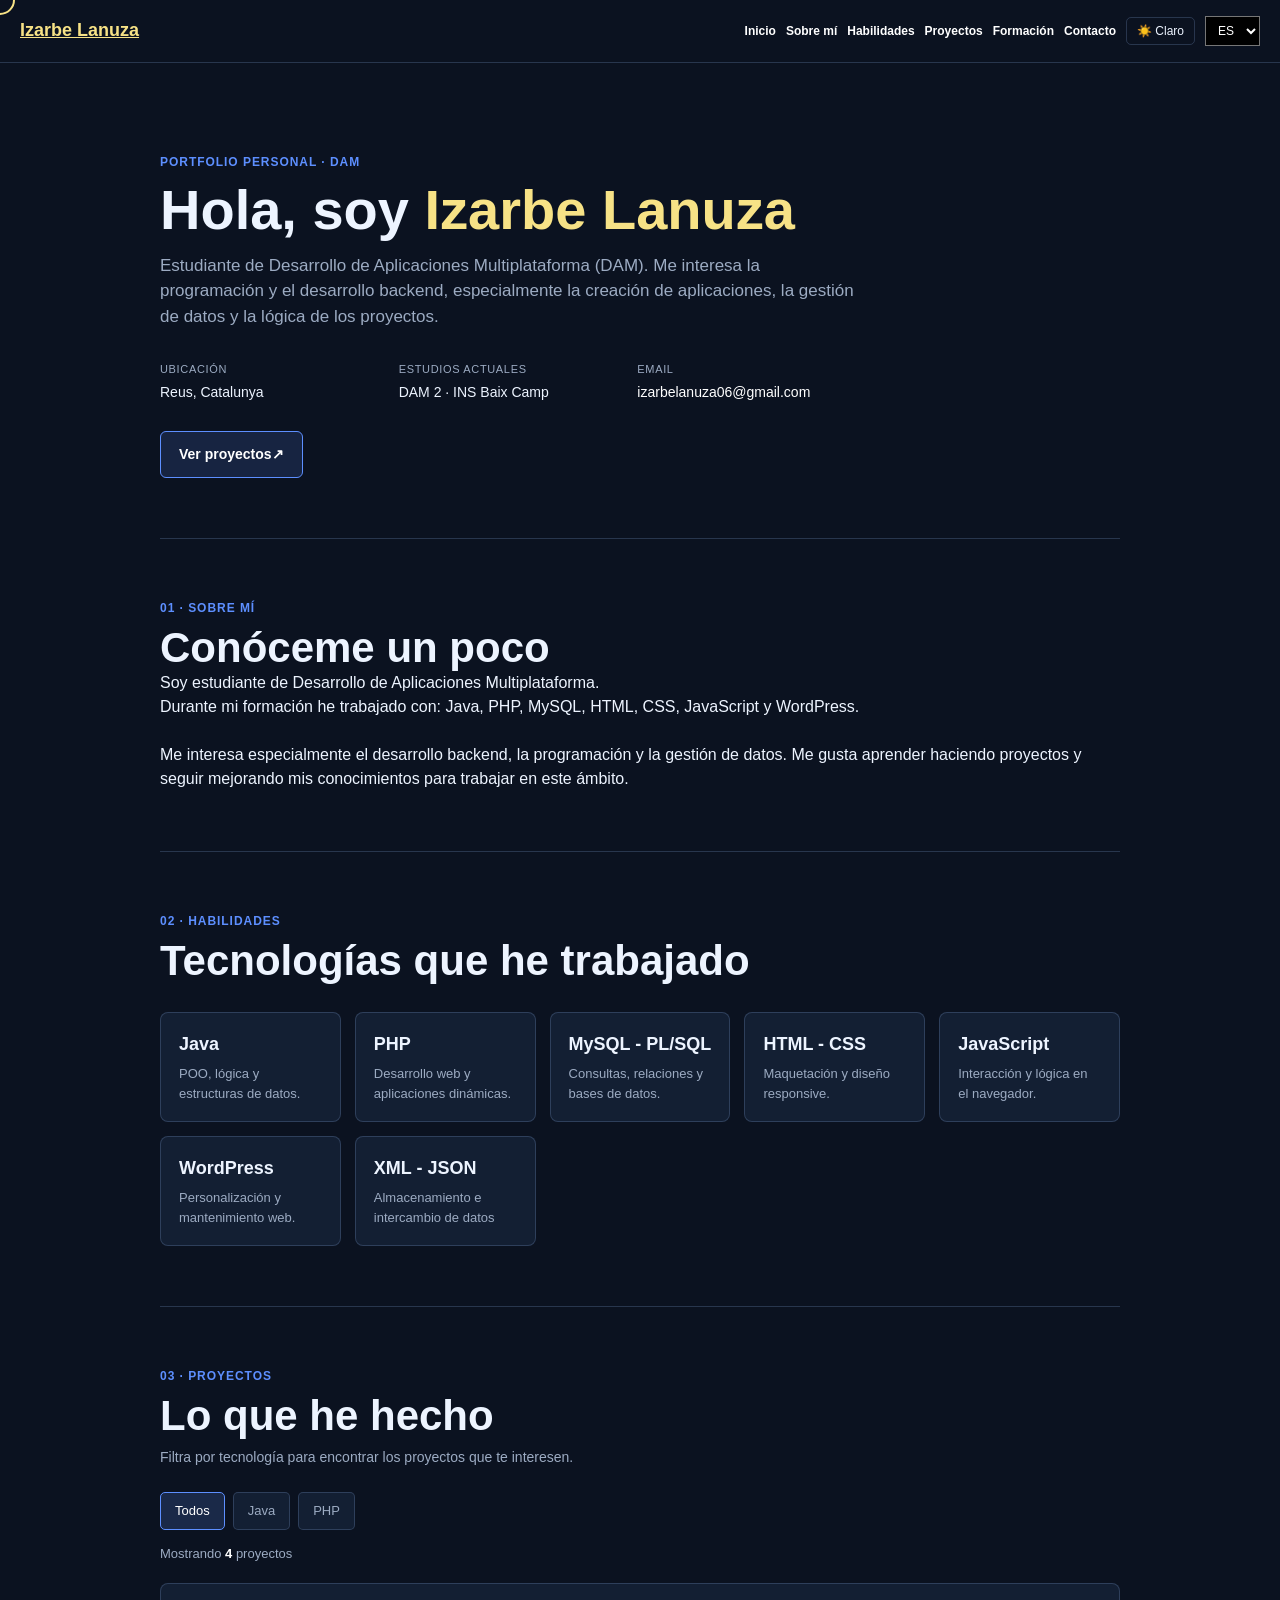
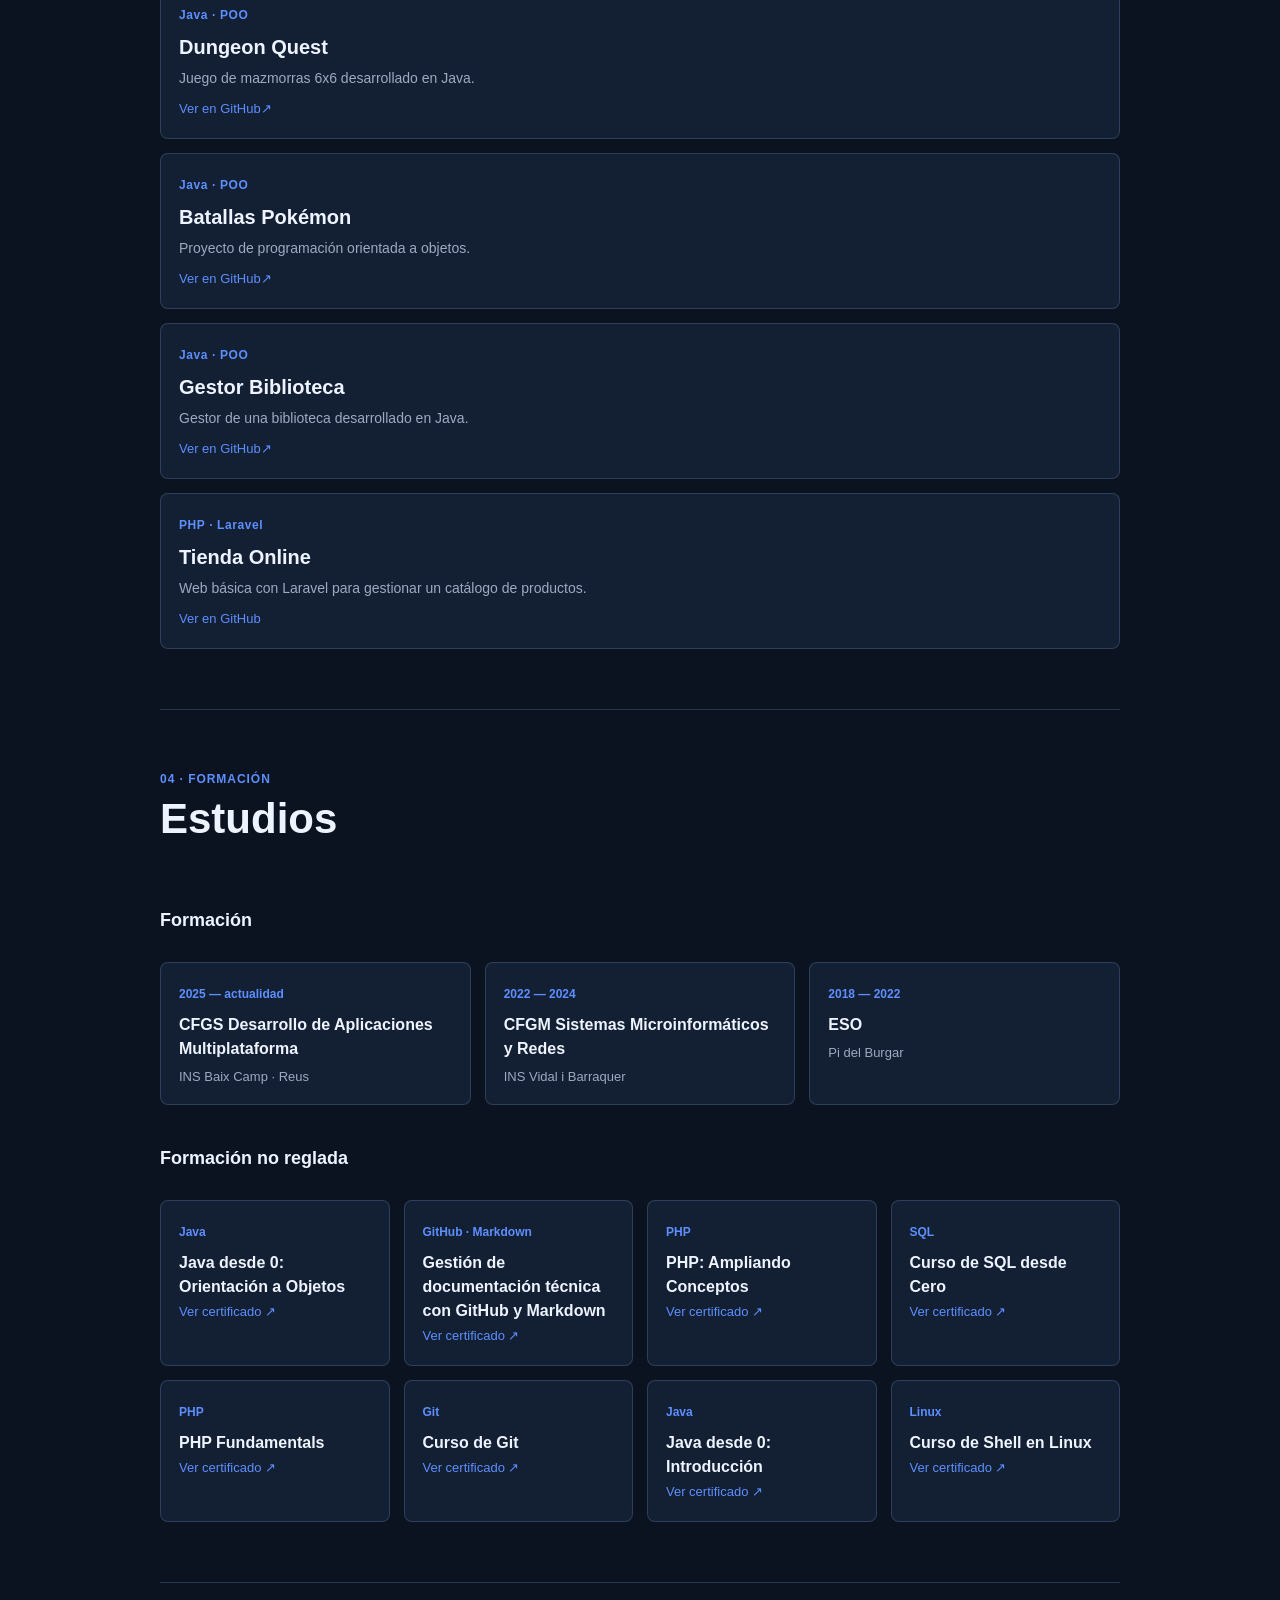
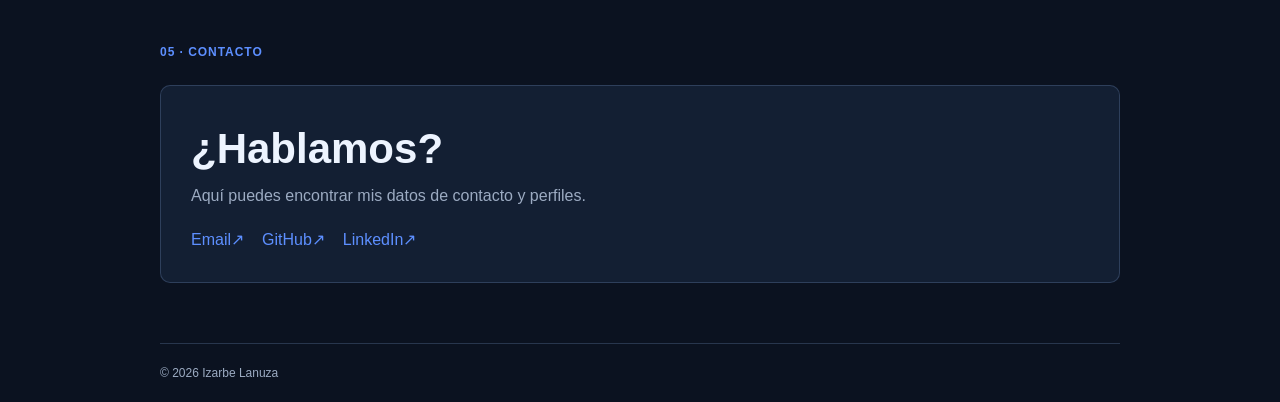
==== commit 4c45f734: "Add files via upload" ====
--- a/index.html
+++ b/index.html
@@ -4,10 +4,9 @@
     <meta charset="UTF-8" />
     <meta name="viewport" content="width=device-width, initial-scale=1.0" />
     <meta name="description" content="Portfolio personal de Izarbe Lanuza" />
-    <title >Izarbe Lanuza · Portfolio</title>
+    <title>Izarbe Lanuza · Portfolio</title>
     <link rel="stylesheet" href="css/style.css" />
     <link rel="icon" type="image/png" href="img/logo.png" />
-    
   </head>
 
   <body>
@@ -22,9 +21,9 @@
         <a class="linkAmarillo" href="#proyectos"><strong>Proyectos</strong></a>
         <a class="linkAmarillo" href="#formacion"><strong>Formación</strong></a>
         <a class="linkAmarillo" href="#contacto"><strong>Contacto</strong></a>
-         <button id="boton-tema" type="button" aria-label="Cambiar tema"> ☀️ Claro </button>
-        
-         <select id="selector-idioma" style="color: white; background-color: black;" aria-label="Seleccionar idioma" aria-placeholder="ES">
+        <button id="boton-tema" type="button" aria-label="Cambiar tema">☀️ Claro</button>
+      
+        <select id="selector-idioma" style="color: white; background-color: black;" aria-label="Seleccionar idioma" aria-placeholder="ES">
           <option value="index.html" selected>ES</option>
           <option value="index_ca.html">CA</option>
           <option value="index_en.html">EN</option>
@@ -35,7 +34,7 @@
     <main id="contenido">
       <section id="inicio" class="contenedor-seccion hero">
         <p class="etiqueta-pequena">Portfolio personal · DAM</p>
-        <h1>Hola, soy <span class="amarillo">Izarbe Lanuza</span> </h1> 
+        <h1>Hola, soy <span class="amarillo">Izarbe Lanuza</span></h1>
 
         <p class="introduccion">
           Estudiante de Desarrollo de Aplicaciones Multiplataforma (DAM). Me
@@ -58,8 +57,7 @@
           <div>
             <dt>Email</dt>
             <dd>
-              <a class="mail" style="color: white" href="mailto:izarbelanuza06@gmail.com" target="_blank" >izarbelanuza06@gmail.com</a
-              >
+              <a class="mail" style="color: white" href="mailto:izarbelanuza06@gmail.com" target="_blank">izarbelanuza06@gmail.com</a>
             </dd>
           </div>
         </dl>
@@ -67,12 +65,7 @@
         <a class="linkAmarillo boton-principal" href="#proyectos">Ver proyectos↗</a>
       </section>
 
-      <!-- ============ SOBRE MÍ ============ -->
-      <section
-        id="sobre-mi"
-        class="contenedor-seccion bloque-seccion"
-        aria-labelledby="titulo-sobre-mi"
-      >
+      <section id="sobre-mi" class="contenedor-seccion bloque-seccion" aria-labelledby="titulo-sobre-mi">
         <p class="etiqueta-pequena">01 · Sobre mí</p>
         <h2 id="titulo-sobre-mi">Conóceme un poco</h2>
 
@@ -83,6 +76,7 @@
         </p>
 
         <br />
+
         <p>
           Me interesa especialmente el desarrollo backend, la programación y la
           gestión de datos. Me gusta aprender haciendo proyectos y seguir
@@ -90,14 +84,9 @@
         </p>
       </section>
 
-      <!-- ============ HABILIDADES ============ -->
-      <section
-        id="habilidades"
-        class="contenedor-seccion bloque-seccion"
-        aria-labelledby="titulo-habilidades"
-      >
+      <section id="habilidades" class="contenedor-seccion bloque-seccion" aria-labelledby="titulo-habilidades">
         <p class="etiqueta-pequena">02 · Habilidades</p>
-        <h2 id="titulo-habilidades">Qué lenguajes que he trabajado</h2>
+        <h2 id="titulo-habilidades">Tecnologías que he trabajado</h2>
 
         <ul class="rejilla-habilidades">
           <li class="tarjeta-habilidad">
@@ -129,6 +118,7 @@
             <h3>WordPress</h3>
             <p>Personalización y mantenimiento web.</p>
           </li>
+
           <li class="tarjeta-habilidad">
             <h3>XML - JSON</h3>
             <p>Almacenamiento e intercambio de datos</p>
@@ -136,12 +126,7 @@
         </ul>
       </section>
 
-      <!-- ============ PROYECTOS ============ -->
-      <section
-        id="proyectos"
-        class="contenedor-seccion bloque-seccion"
-        aria-labelledby="titulo-proyectos"
-      >
+      <section id="proyectos" class="contenedor-seccion bloque-seccion" aria-labelledby="titulo-proyectos">
         <p class="etiqueta-pequena">03 · Proyectos</p>
         <h2 id="titulo-proyectos">Lo que he hecho</h2>
 
@@ -149,14 +134,8 @@
           Filtra por tecnología para encontrar los proyectos que te interesen.
         </p>
 
-        <div
-          class="filtros"
-          role="group"
-          aria-label="Filtrar proyectos por tecnología"
-        >
-          <button class="activo" data-filtro="todos" aria-pressed="true">
-            Todos
-          </button>
+        <div class="filtros" role="group" aria-label="Filtrar proyectos por tecnología">
+          <button class="activo" data-filtro="todos" aria-pressed="true">Todos</button>
           <button data-filtro="java" aria-pressed="false">Java</button>
           <button data-filtro="php" aria-pressed="false">PHP</button>
         </div>
@@ -170,41 +149,40 @@
             <span class="tipo-proyecto">Java · POO</span>
             <h3>Dungeon Quest</h3>
             <p>Juego de mazmorras 6x6 desarrollado en Java.</p>
-
-            <a class="linkAmarillo" href="https://github.com/TheIza/DungeonQuest-Proyecto-AEA2" target="_blank" >Ver en GitHub↗</a>
+            <a class="linkAmarillo" href="https://github.com/TheIza/DungeonQuest-Proyecto-AEA2" target="_blank">Ver en GitHub↗</a>
           </li>
 
           <li class="tarjeta-proyecto" data-categoria="java">
             <span class="tipo-proyecto">Java · POO</span>
             <h3>Batallas Pokémon</h3>
             <p>Proyecto de programación orientada a objetos.</p>
-
-            <a class="linkAmarillo" href="https://github.com/TheIza/PokMonPOO" target="_blank" >Ver en GitHub↗</a>
-            
+            <a class="linkAmarillo" href="https://github.com/TheIza/PokMonPOO" target="_blank">Ver en GitHub↗</a>
+          </li>
+
+          <li class="tarjeta-proyecto" data-categoria="java">
+            <span class="tipo-proyecto">Java · POO</span>
+            <h3>Gestor Biblioteca</h3>
+            <p>Gestor de una biblioteca desarrollado en Java.</p>
+            <a class="linkAmarillo" href="https://github.com/lilydmzz/biblioteca-izlyma" target="_blank">Ver en GitHub↗</a>
           </li>
 
           <li class="tarjeta-proyecto" data-categoria="php">
             <span class="tipo-proyecto">PHP · Laravel</span>
-            <h3 >Tienda Online</h3>
+            <h3>Tienda Online</h3>
             <p>
               Web básica con Laravel para gestionar un catálogo de productos.
             </p>
-            <a class="linkAmarillo" href="https://github.com/TheIza/LetsPlay_laravel_AEA5_APIs" target="_blank" >Ver en GitHub</a
-            >
-          </li>
-        </ul>
-      </section>
-
-      <!-- ============ FORMACIÓN Y CERTIFICADOS ============ -->
-      <section
-        id="formacion"
-        class="contenedor-seccion bloque-seccion"
-        aria-labelledby="titulo-formacion"
-      >
+            <a class="linkAmarillo" href="https://github.com/TheIza/LetsPlay_laravel_AEA5_APIs" target="_blank">Ver en GitHub</a>
+          </li>
+        </ul>
+      </section>
+
+      <section id="formacion" class="contenedor-seccion bloque-seccion" aria-labelledby="titulo-formacion">
         <p class="etiqueta-pequena">04 · Formación</p>
         <h2 id="titulo-formacion">Estudios</h2>
         <br>
-<h3 class="titulo-certificados">Formación</h3>
+        <h3 class="titulo-certificados">Formación</h3>
+
         <ul class="rejilla-formacion">
           <li class="tarjeta-formacion">
             <span>2025 — actualidad</span>
@@ -227,81 +205,63 @@
 
         <h3 class="titulo-certificados">Formación no reglada</h3>
 
-<ul class="rejilla-formacion">
-  <li class="tarjeta-formacion">
-    <span>Java</span>
-    <h3>Java desde 0: Orientación a Objetos</h3>
-    <a class="linkAmarillo" href="https://openwebinars.net/cert/v8Ip" target="_blank" rel="noopener">
-      Ver certificado
-    ↗</a>
-  </li>
-
-  <li class="tarjeta-formacion">
-    <span>GitHub · Markdown</span>
-    <h3>Gestión de documentación técnica con GitHub y Markdown</h3>
-    <a class="linkAmarillo" href="https://openwebinars.net/cert/rXat" target="_blank" rel="noopener">
-      Ver certificado
-    ↗</a>
-  </li>
-
-  <li class="tarjeta-formacion">
-    <span>PHP</span>
-    <h3>PHP: Ampliando Conceptos</h3>
-    <a class="linkAmarillo" href="https://openwebinars.net/cert/tMzc" target="_blank" rel="noopener">
-      Ver certificado
-    ↗</a>
-  </li>
-
-  <li class="tarjeta-formacion">
-    <span>SQL</span>
-    <h3>Curso de SQL desde Cero</h3>
-    <a class="linkAmarillo" href="https://openwebinars.net/cert/QHpx" target="_blank" rel="noopener">
-      Ver certificado
-    ↗</a>
-  </li>
-
-  <li class="tarjeta-formacion">
-    <span>PHP</span>
-    <h3>PHP Fundamentals</h3>
-    <a class="linkAmarillo" href="https://openwebinars.net/cert/SZAe" target="_blank" rel="noopener">
-      Ver certificado
-    ↗</a>
-  </li>
-
-  <li class="tarjeta-formacion">
-    <span>Git</span>
-    <h3>Curso de Git</h3>
-    <a class="linkAmarillo" href="https://openwebinars.net/cert/S8x0" target="_blank" rel="noopener">
-      Ver certificado
-    ↗</a>
-  </li>
-
-  <li class="tarjeta-formacion">
-    <span>Java</span>
-    <h3>Java desde 0: Introducción</h3>
-    <a class="linkAmarillo" href="https://openwebinars.net/cert/JAlq" target="_blank" rel="noopener">
-      Ver certificado
-    ↗</a>
-  </li>
-
-  <li class="tarjeta-formacion">
-    <span>Linux</span>
-    <h3>Curso de Shell en Linux</h3>
-    <a class="linkAmarillo" href="https://openwebinars.net/cert/rJbv" target="_blank" rel="noopener">
-      Ver certificado
-    ↗</a>
-  </li>
-</ul>
-      </section>
-
-      <!-- ============ CONTACTO ============ -->
+        <ul class="rejilla-formacion">
+          <li class="tarjeta-formacion">
+            <span>Java</span>
+            <h3>Java desde 0: Orientación a Objetos</h3>
+            <a class="linkAmarillo" href="https://openwebinars.net/cert/v8Ip" target="_blank" rel="noopener">Ver certificado ↗</a>
+          </li>
+
+          <li class="tarjeta-formacion">
+            <span>GitHub · Markdown</span>
+            <h3>Gestión de documentación técnica con GitHub y Markdown</h3>
+            <a class="linkAmarillo" href="https://openwebinars.net/cert/rXat" target="_blank" rel="noopener">Ver certificado ↗</a>
+          </li>
+
+          <li class="tarjeta-formacion">
+            <span>PHP</span>
+            <h3>PHP: Ampliando Conceptos</h3>
+            <a class="linkAmarillo" href="https://openwebinars.net/cert/tMzc" target="_blank" rel="noopener">Ver certificado ↗</a>
+          </li>
+
+          <li class="tarjeta-formacion">
+            <span>SQL</span>
+            <h3>Curso de SQL desde Cero</h3>
+            <a class="linkAmarillo" href="https://openwebinars.net/cert/QHpx" target="_blank" rel="noopener">Ver certificado ↗</a>
+          </li>
+
+          <li class="tarjeta-formacion">
+            <span>PHP</span>
+            <h3>PHP Fundamentals</h3>
+            <a class="linkAmarillo" href="https://openwebinars.net/cert/SZAe" target="_blank" rel="noopener">Ver certificado ↗</a>
+          </li>
+
+          <li class="tarjeta-formacion">
+            <span>Git</span>
+            <h3>Curso de Git</h3>
+            <a class="linkAmarillo" href="https://openwebinars.net/cert/S8x0" target="_blank" rel="noopener">Ver certificado ↗</a>
+          </li>
+
+          <li class="tarjeta-formacion">
+            <span>Java</span>
+            <h3>Java desde 0: Introducción</h3>
+            <a class="linkAmarillo" href="https://openwebinars.net/cert/JAlq" target="_blank" rel="noopener">Ver certificado ↗</a>
+          </li>
+
+          <li class="tarjeta-formacion">
+            <span>Linux</span>
+            <h3>Curso de Shell en Linux</h3>
+            <a class="linkAmarillo" href="https://openwebinars.net/cert/rJbv" target="_blank" rel="noopener">Ver certificado ↗</a>
+          </li>
+        </ul>
+      </section>
+
       <section id="contacto" class="contenedor-seccion bloque-seccion" aria-labelledby="titulo-contacto">
         <p class="etiqueta-pequena">05 · Contacto</p>
         <br>
+
         <div class="tarjeta-contacto">
-          
           <h2 id="titulo-contacto">¿Hablamos?</h2>
-
           <p>Aquí puedes encontrar mis datos de contacto y perfiles.</p>
 
           <ul class="enlaces-contacto">
@@ -314,8 +274,7 @@
             </li>
 
             <li>
-              <a class="linkAmarillo" href="https://www.linkedin.com/in/izarbe-lanuza-555a0925a/" target="_blank">LinkedIn↗</a
-              >
+              <a class="linkAmarillo" href="https://www.linkedin.com/in/izarbe-lanuza-555a0925a/" target="_blank">LinkedIn↗</a>
             </li>
           </ul>
         </div>
@@ -328,4 +287,4 @@
 
     <script src="js/script.js"></script>
   </body>
-</html>
+</html>
--- a/css/style.css
+++ b/css/style.css
@@ -594,4 +594,8 @@
   border-color: #9cabc2;
 }
 
-
+body.tema-claro .amarillo {
+  color: var(--azul);
+}
+
+
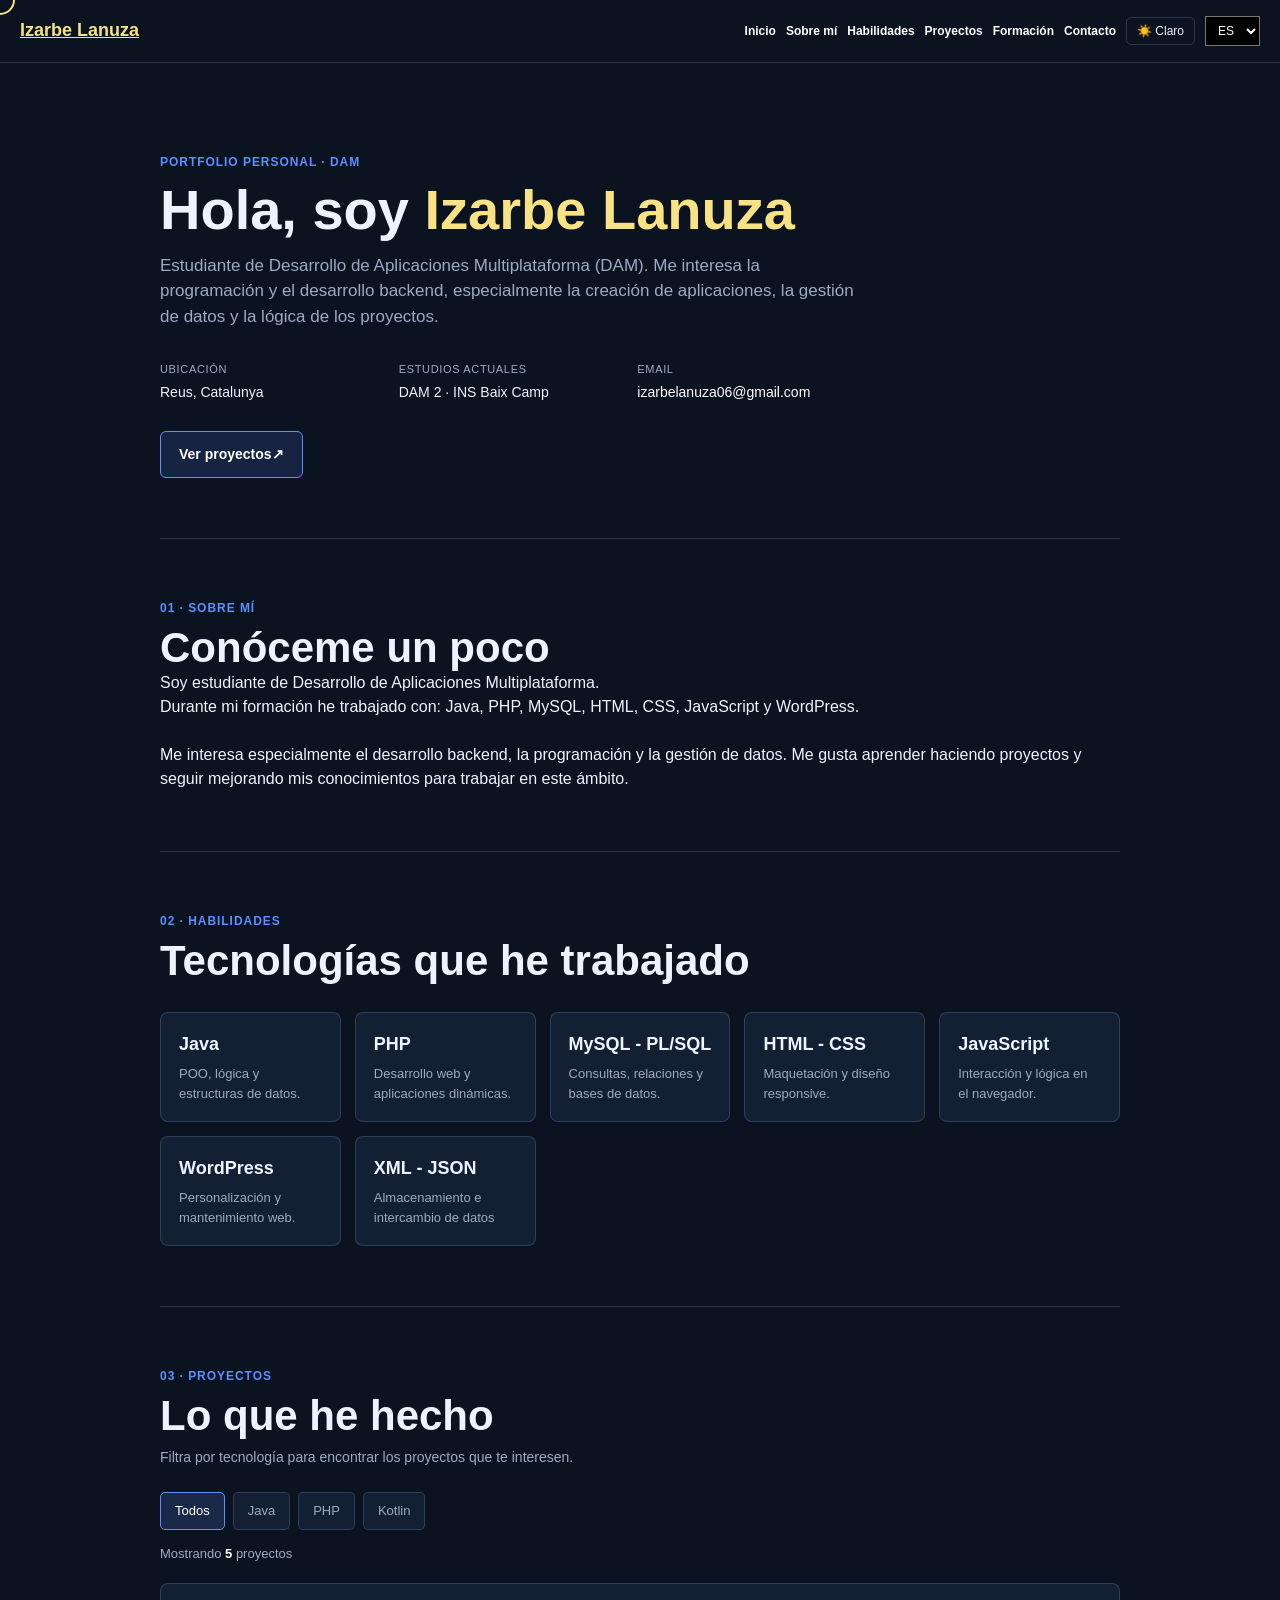
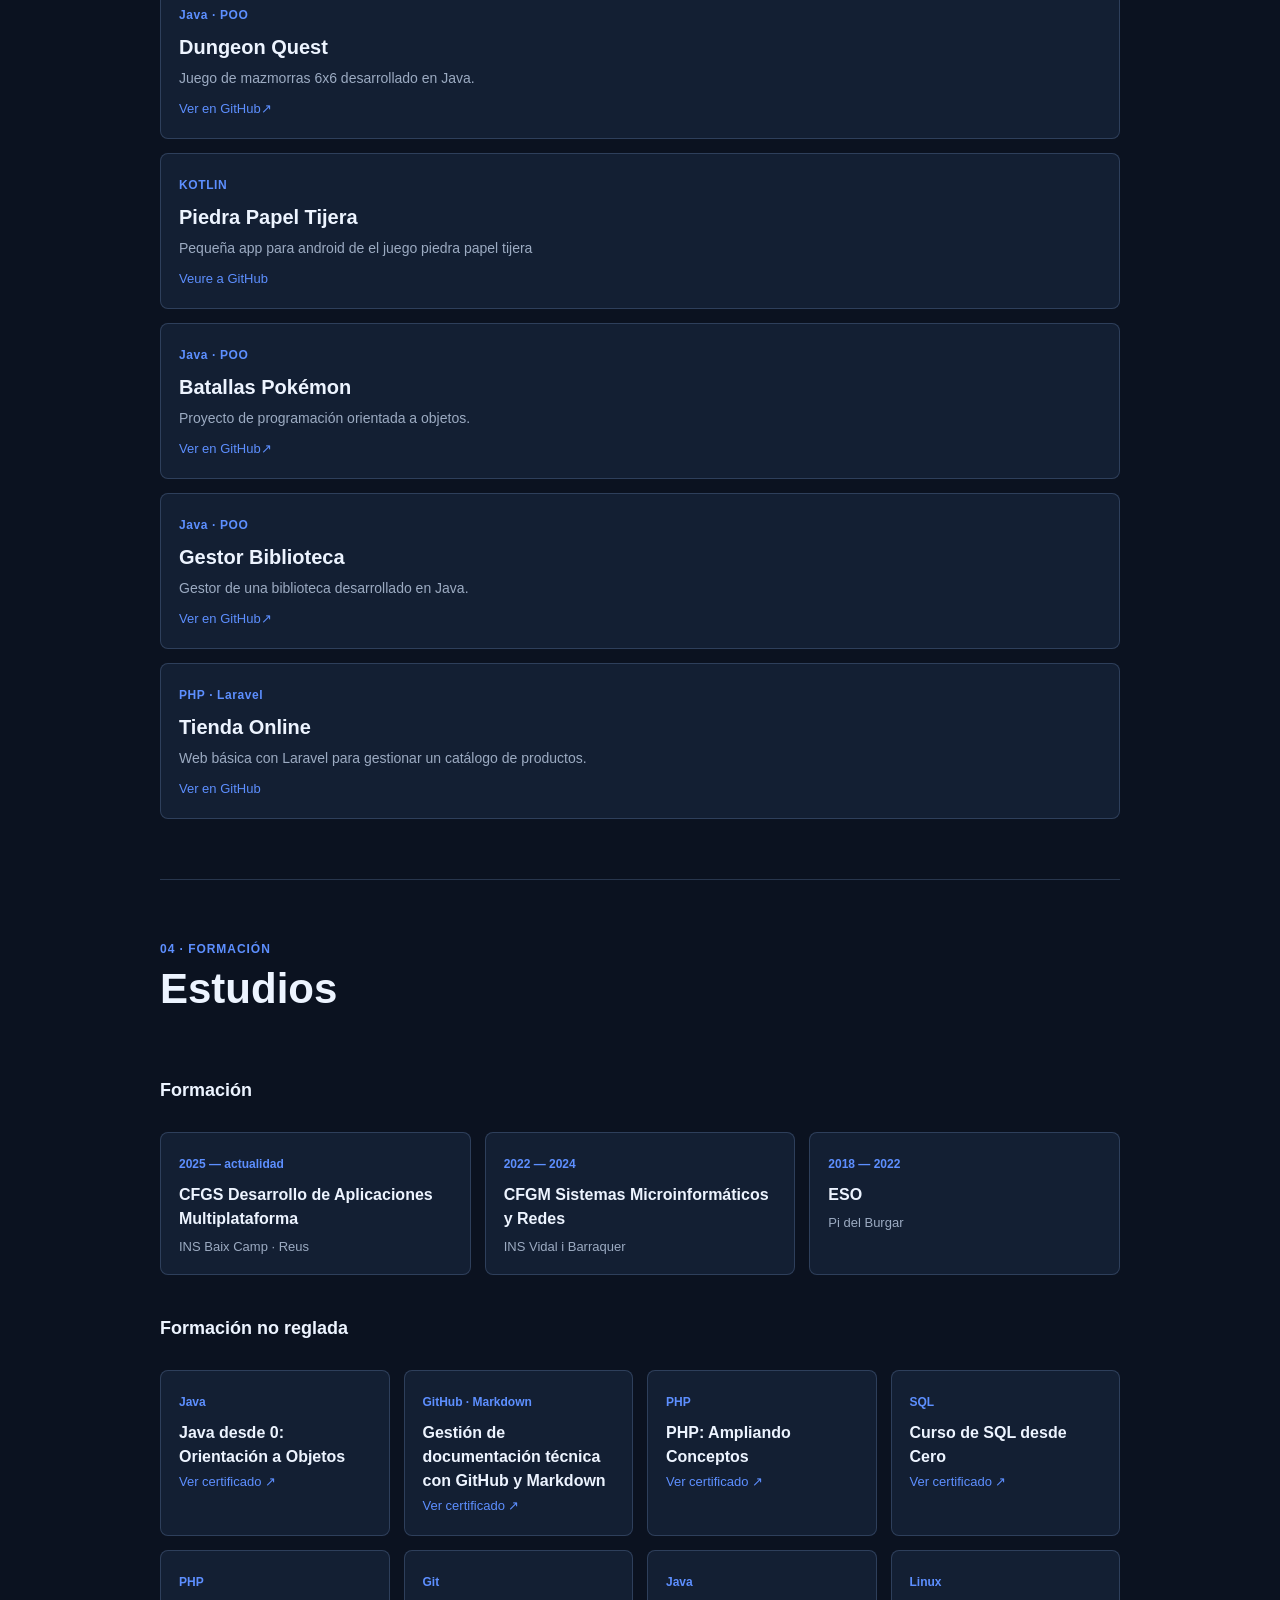
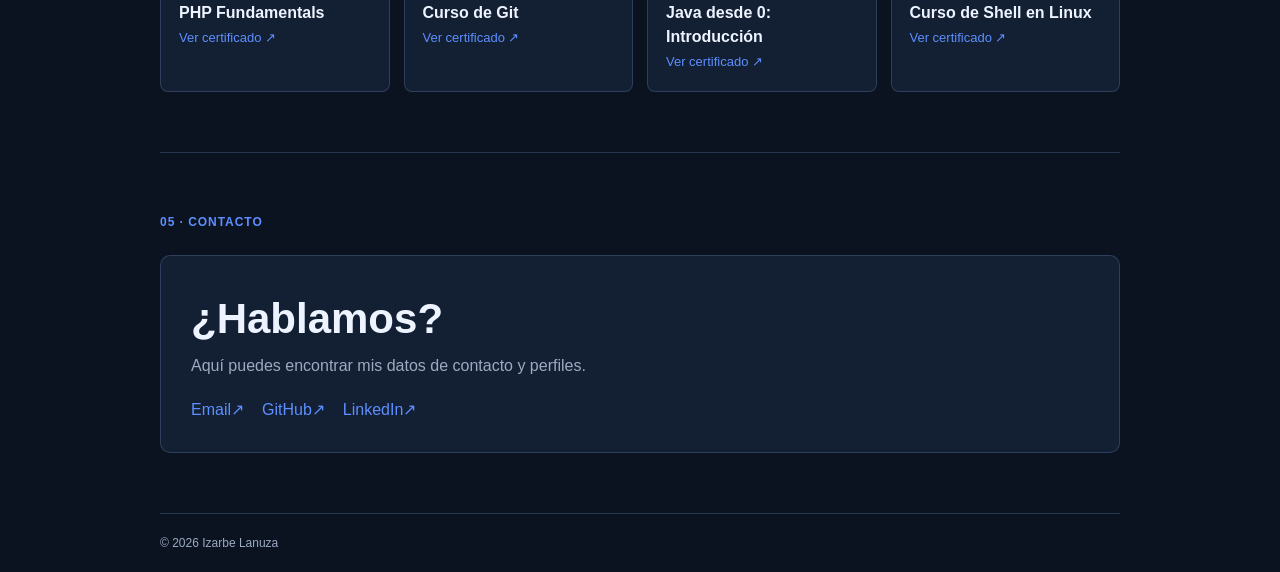
==== commit 464822fa: "añadir proyecto nuevo, PiedraPapelTijera" ====
--- a/index.html
+++ b/index.html
@@ -138,6 +138,7 @@
           <button class="activo" data-filtro="todos" aria-pressed="true">Todos</button>
           <button data-filtro="java" aria-pressed="false">Java</button>
           <button data-filtro="php" aria-pressed="false">PHP</button>
+          <button data-filtro="kotlin" aria-pressed="false">Kotlin</button>
         </div>
 
         <p class="estado-filtro" aria-live="polite">
@@ -150,6 +151,13 @@
             <h3>Dungeon Quest</h3>
             <p>Juego de mazmorras 6x6 desarrollado en Java.</p>
             <a class="linkAmarillo" href="https://github.com/TheIza/DungeonQuest-Proyecto-AEA2" target="_blank">Ver en GitHub↗</a>
+          </li>
+
+          <li class="tarjeta-proyecto" data-categoria="kotlin">
+            <span class="tipo-proyecto">KOTLIN</span>
+            <h3>Piedra Papel Tijera</h3>
+            <p>Pequeña app para android de el juego piedra papel tijera</p>
+            <a class="linkAmarillo" href="https://github.com/TheIza/PiedraPapelTijera" target="_blank">Veure a GitHub</a>
           </li>
 
           <li class="tarjeta-proyecto" data-categoria="java">
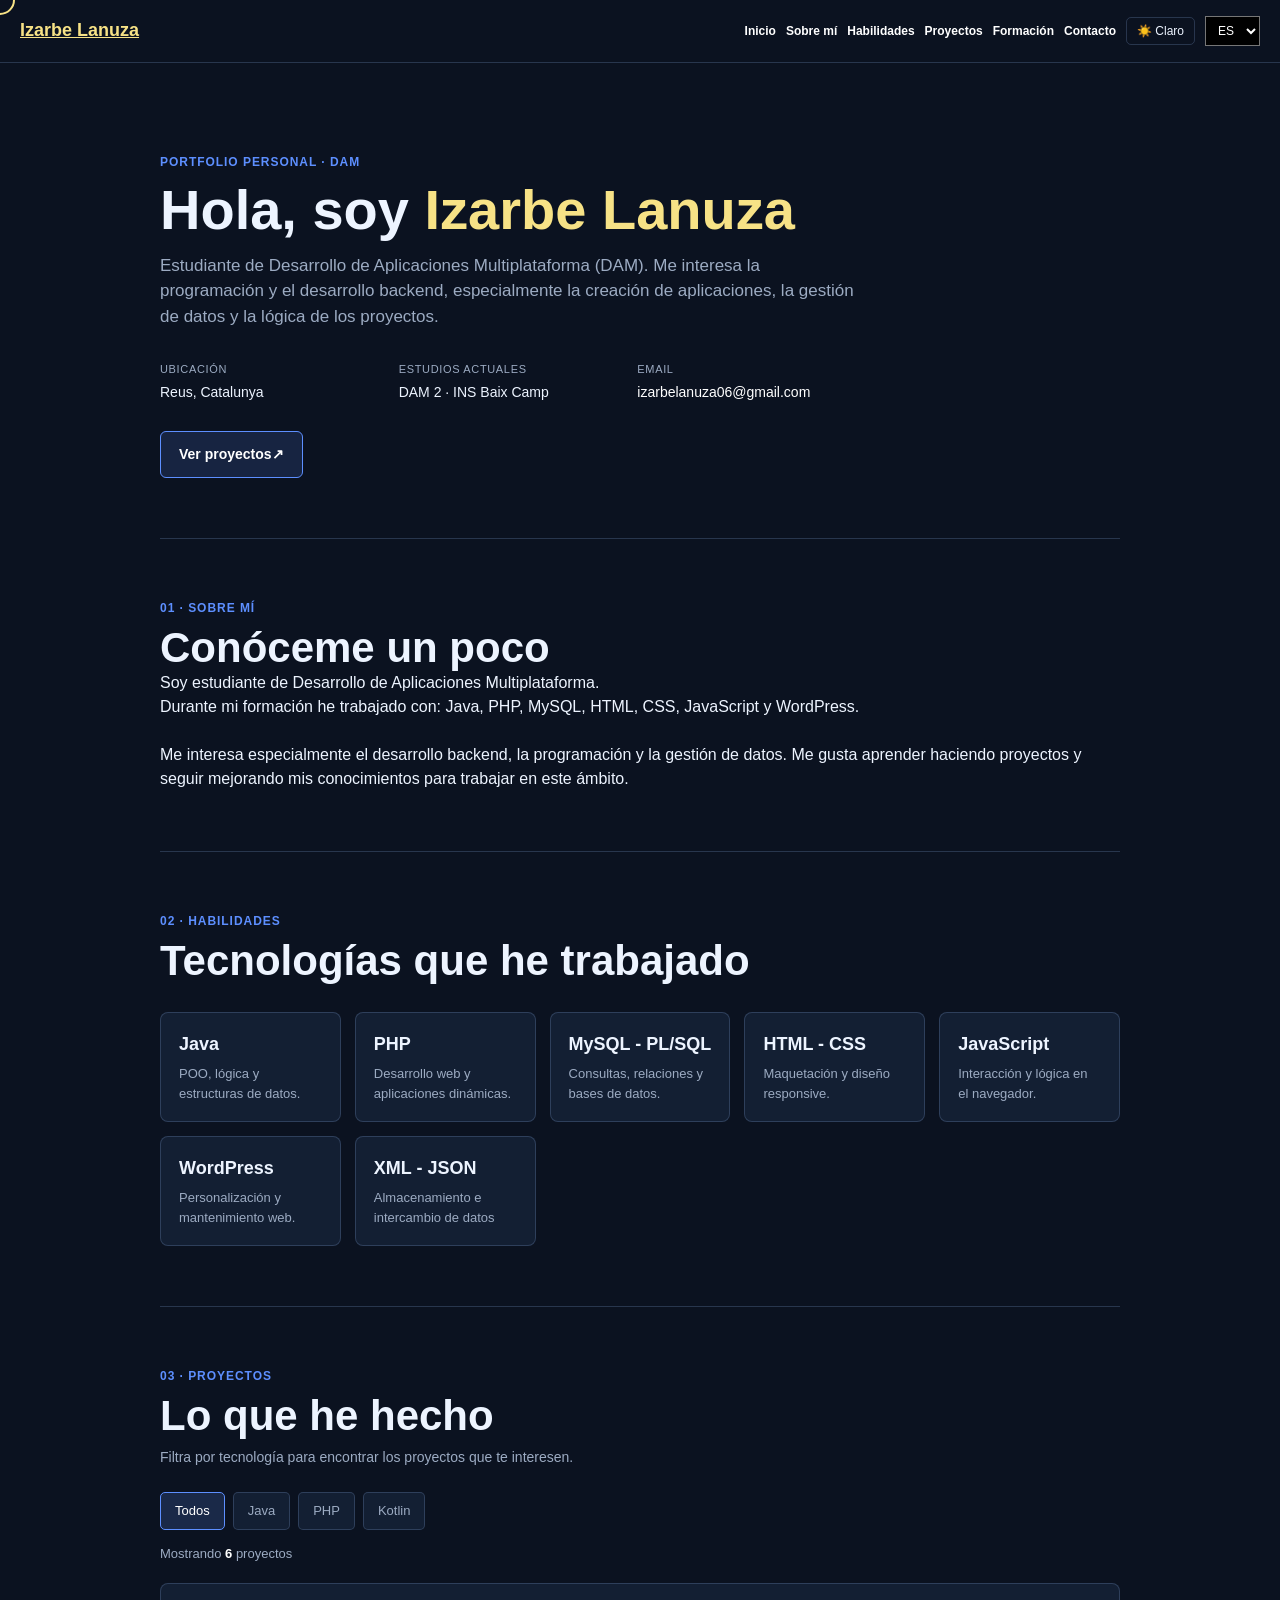
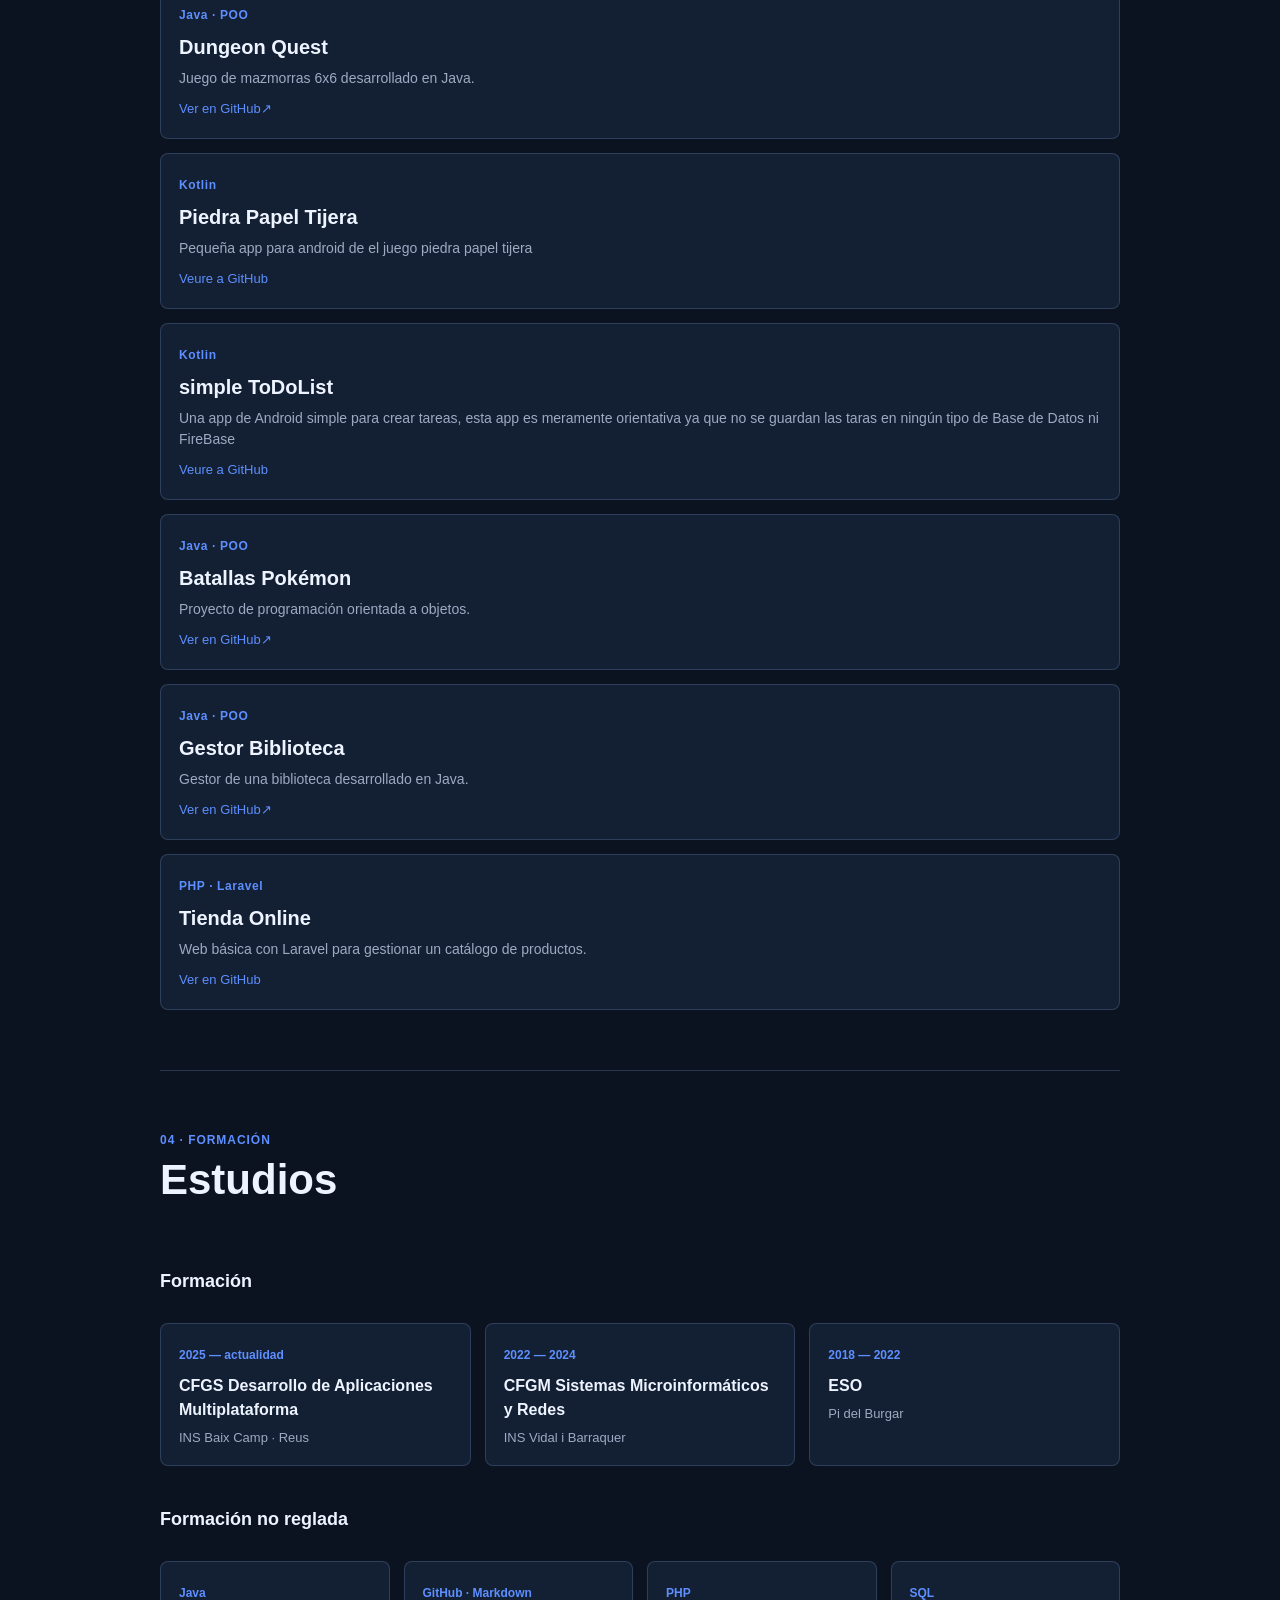
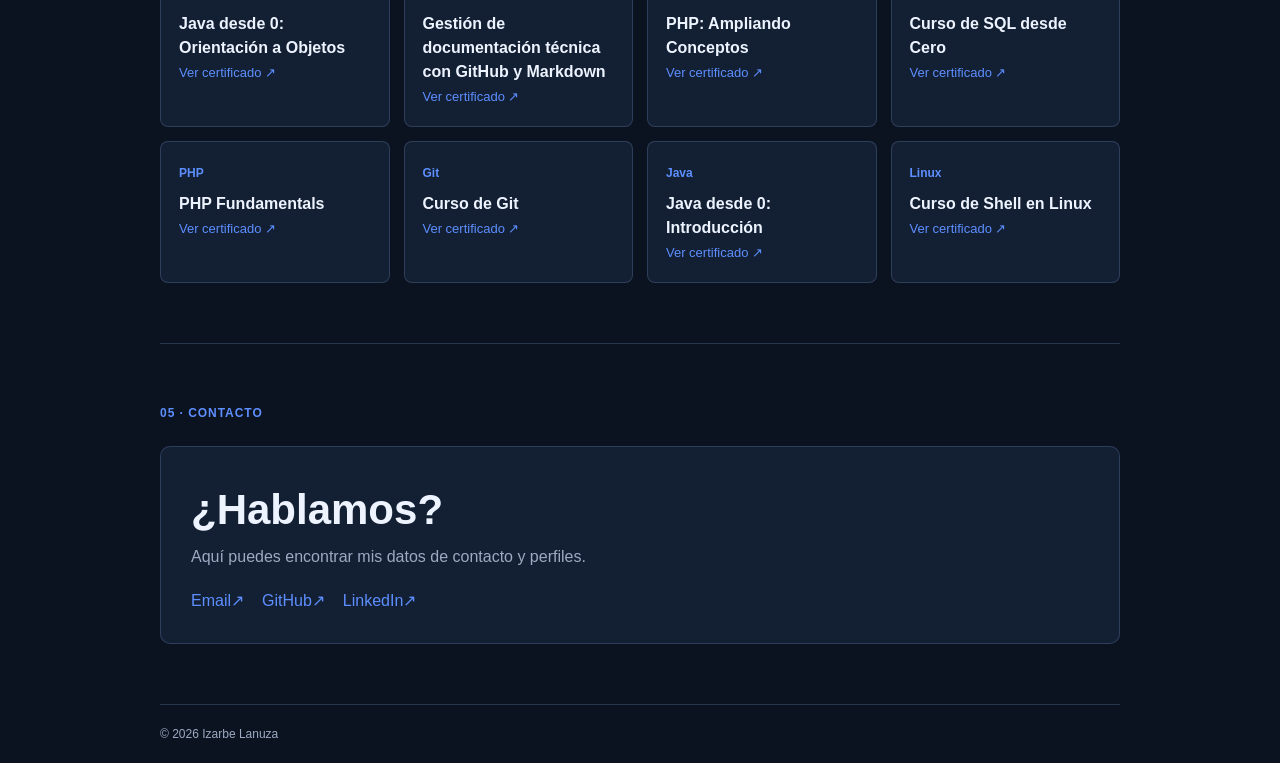
==== commit 4d75a3a7: "añadido proyecto Simple ToDoList" ====
--- a/index.html
+++ b/index.html
@@ -154,9 +154,16 @@
           </li>
 
           <li class="tarjeta-proyecto" data-categoria="kotlin">
-            <span class="tipo-proyecto">KOTLIN</span>
+            <span class="tipo-proyecto">Kotlin</span>
             <h3>Piedra Papel Tijera</h3>
             <p>Pequeña app para android de el juego piedra papel tijera</p>
+            <a class="linkAmarillo" href="https://github.com/TheIza/PiedraPapelTijera" target="_blank">Veure a GitHub</a>
+          </li>
+
+          <li class="tarjeta-proyecto" data-categoria="kotlin">
+            <span class="tipo-proyecto">Kotlin</span>
+            <h3>simple ToDoList</h3>
+            <p>Una app de Android simple para crear tareas, esta app es meramente orientativa ya que no se guardan las taras en ningún tipo de Base de Datos ni FireBase</p>
             <a class="linkAmarillo" href="https://github.com/TheIza/PiedraPapelTijera" target="_blank">Veure a GitHub</a>
           </li>
 
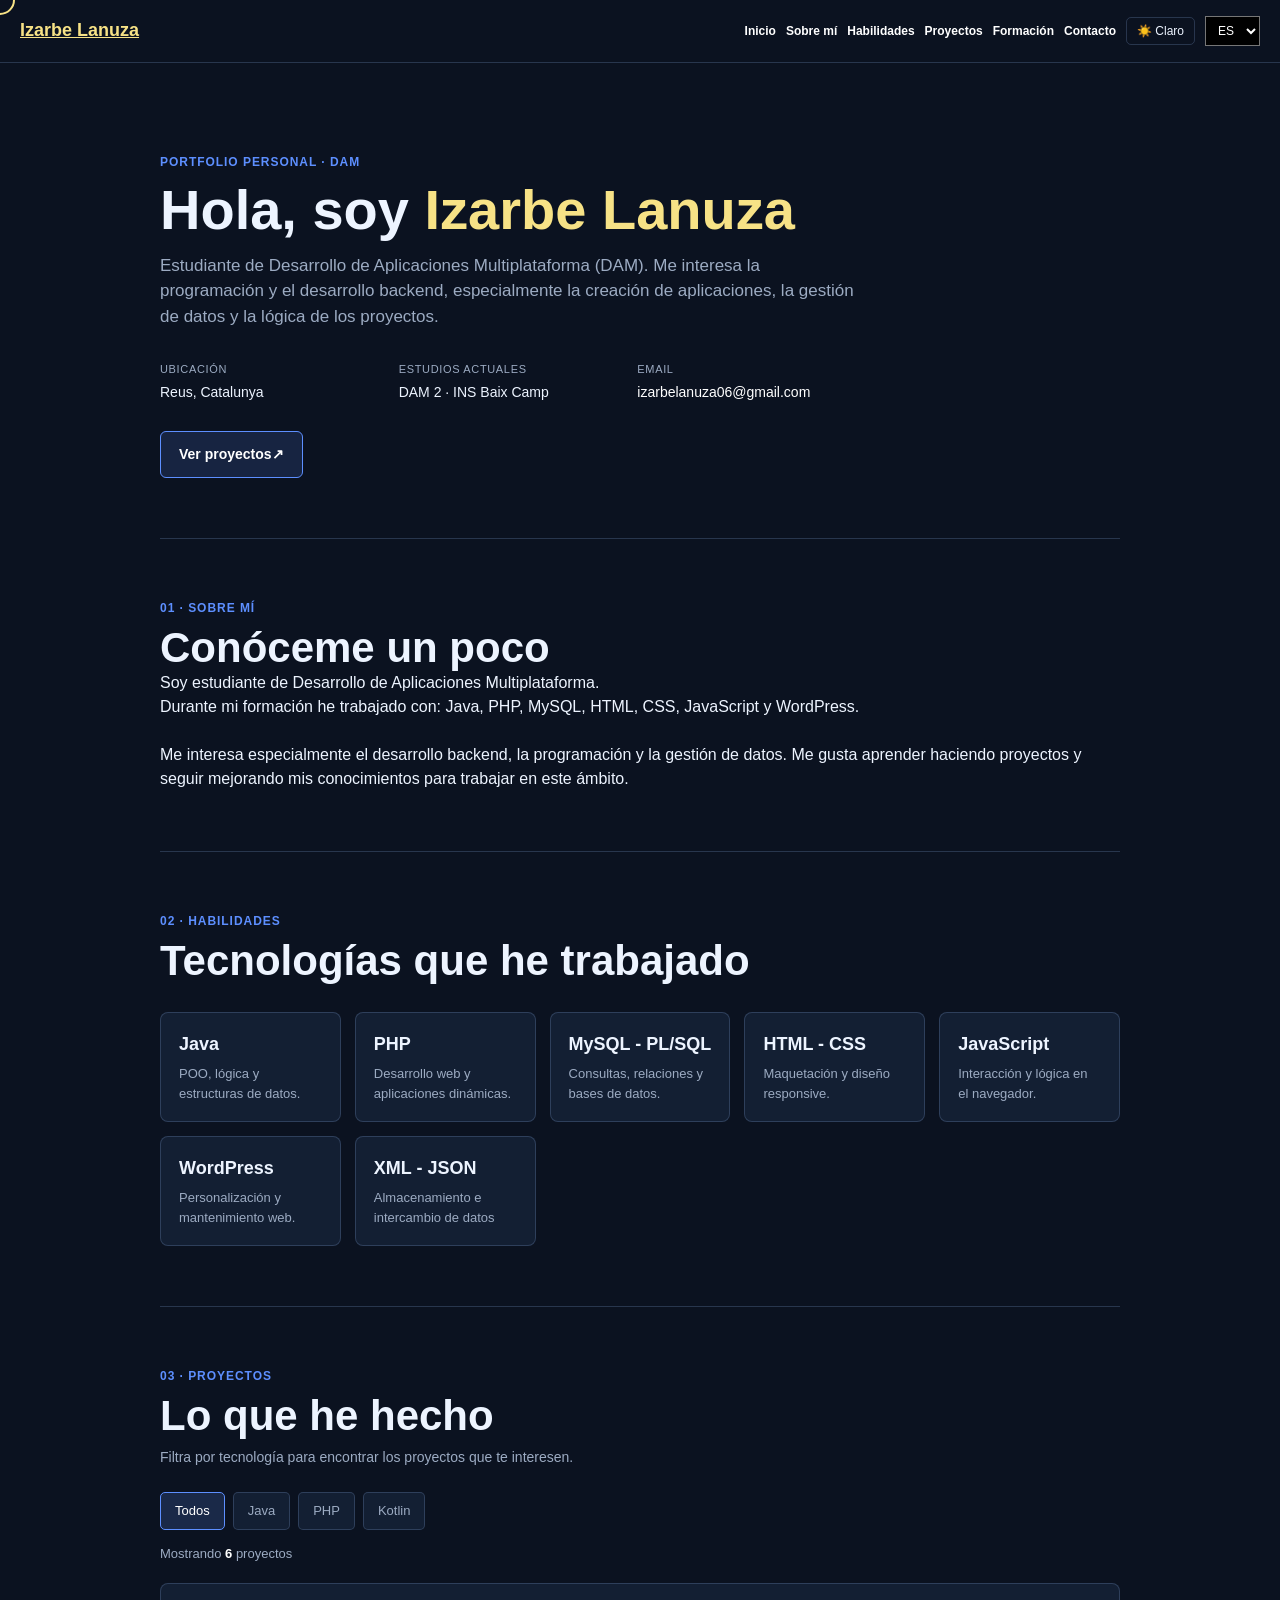
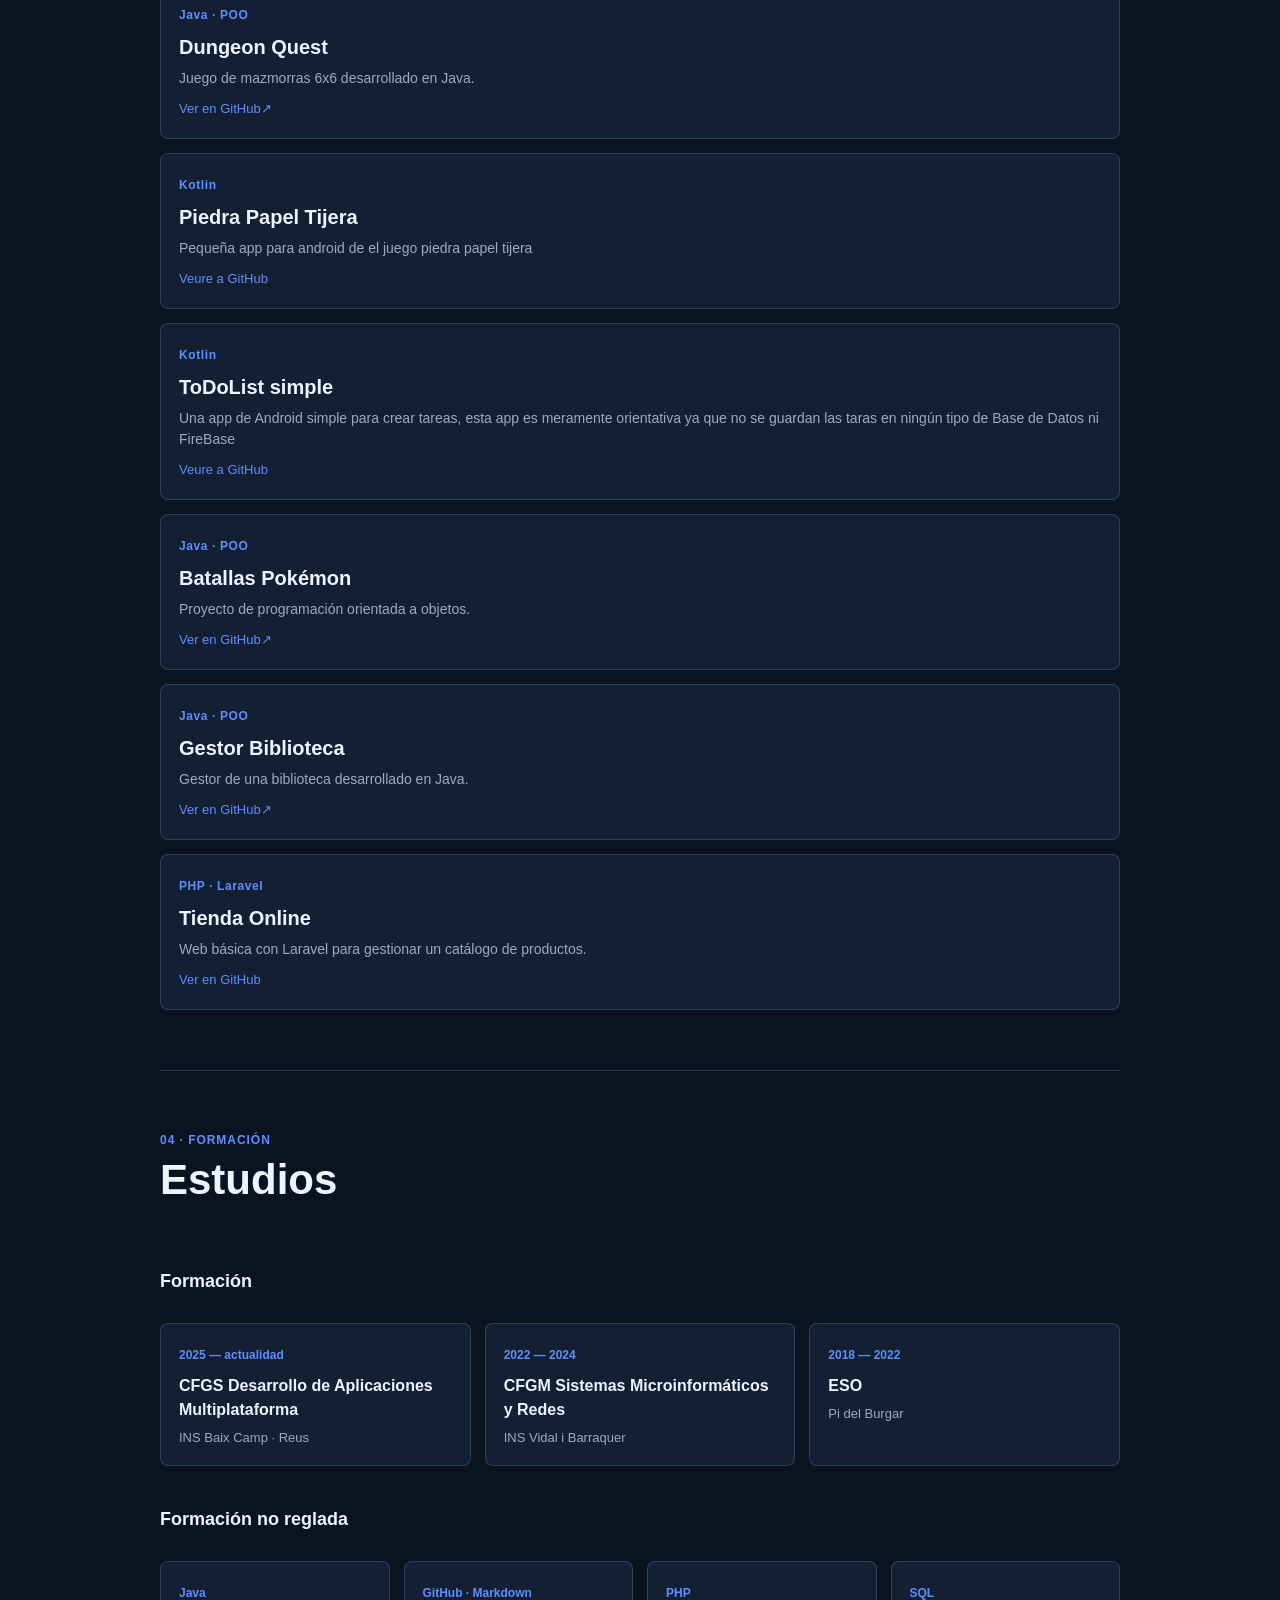
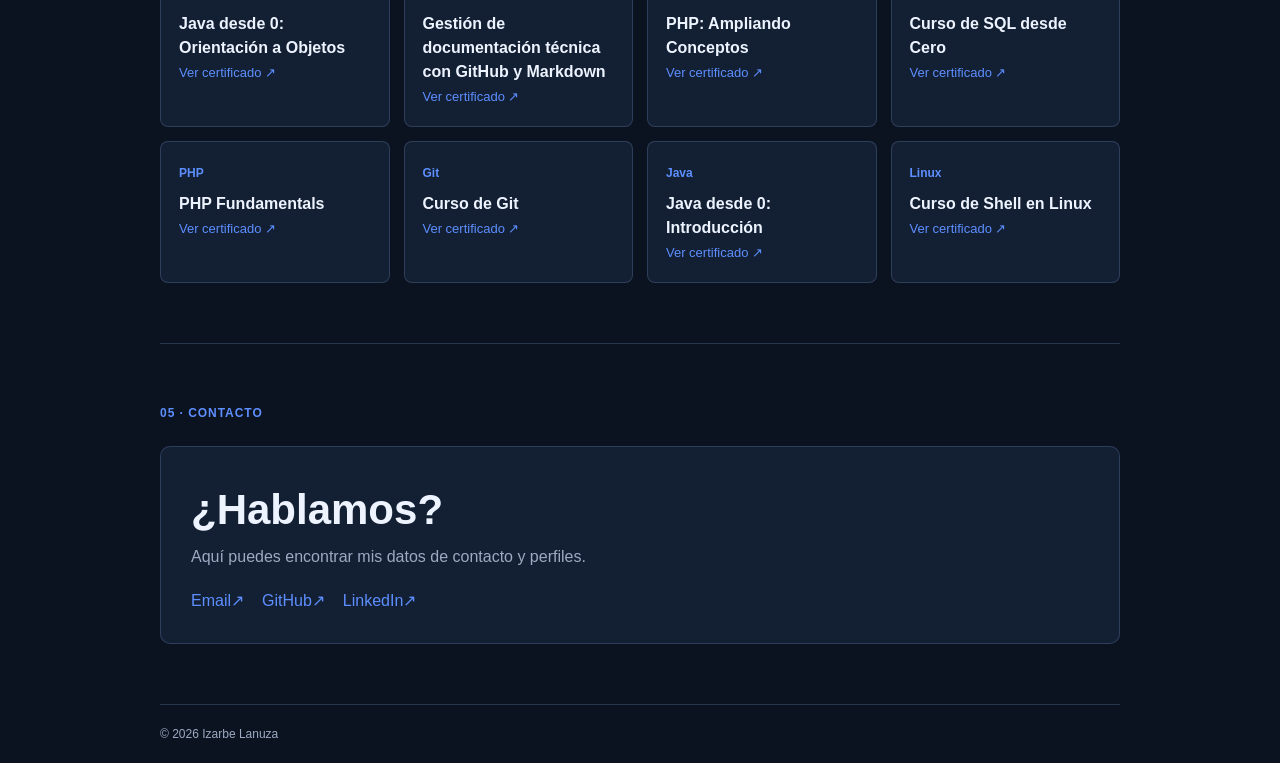
==== commit ab2ad700: "Rename ToDoList header for clarity" ====
--- a/index.html
+++ b/index.html
@@ -162,7 +162,7 @@
 
           <li class="tarjeta-proyecto" data-categoria="kotlin">
             <span class="tipo-proyecto">Kotlin</span>
-            <h3>simple ToDoList</h3>
+            <h3>ToDoList simple</h3>
             <p>Una app de Android simple para crear tareas, esta app es meramente orientativa ya que no se guardan las taras en ningún tipo de Base de Datos ni FireBase</p>
             <a class="linkAmarillo" href="https://github.com/TheIza/PiedraPapelTijera" target="_blank">Veure a GitHub</a>
           </li>
@@ -302,4 +302,4 @@
 
     <script src="js/script.js"></script>
   </body>
-</html>+</html>
